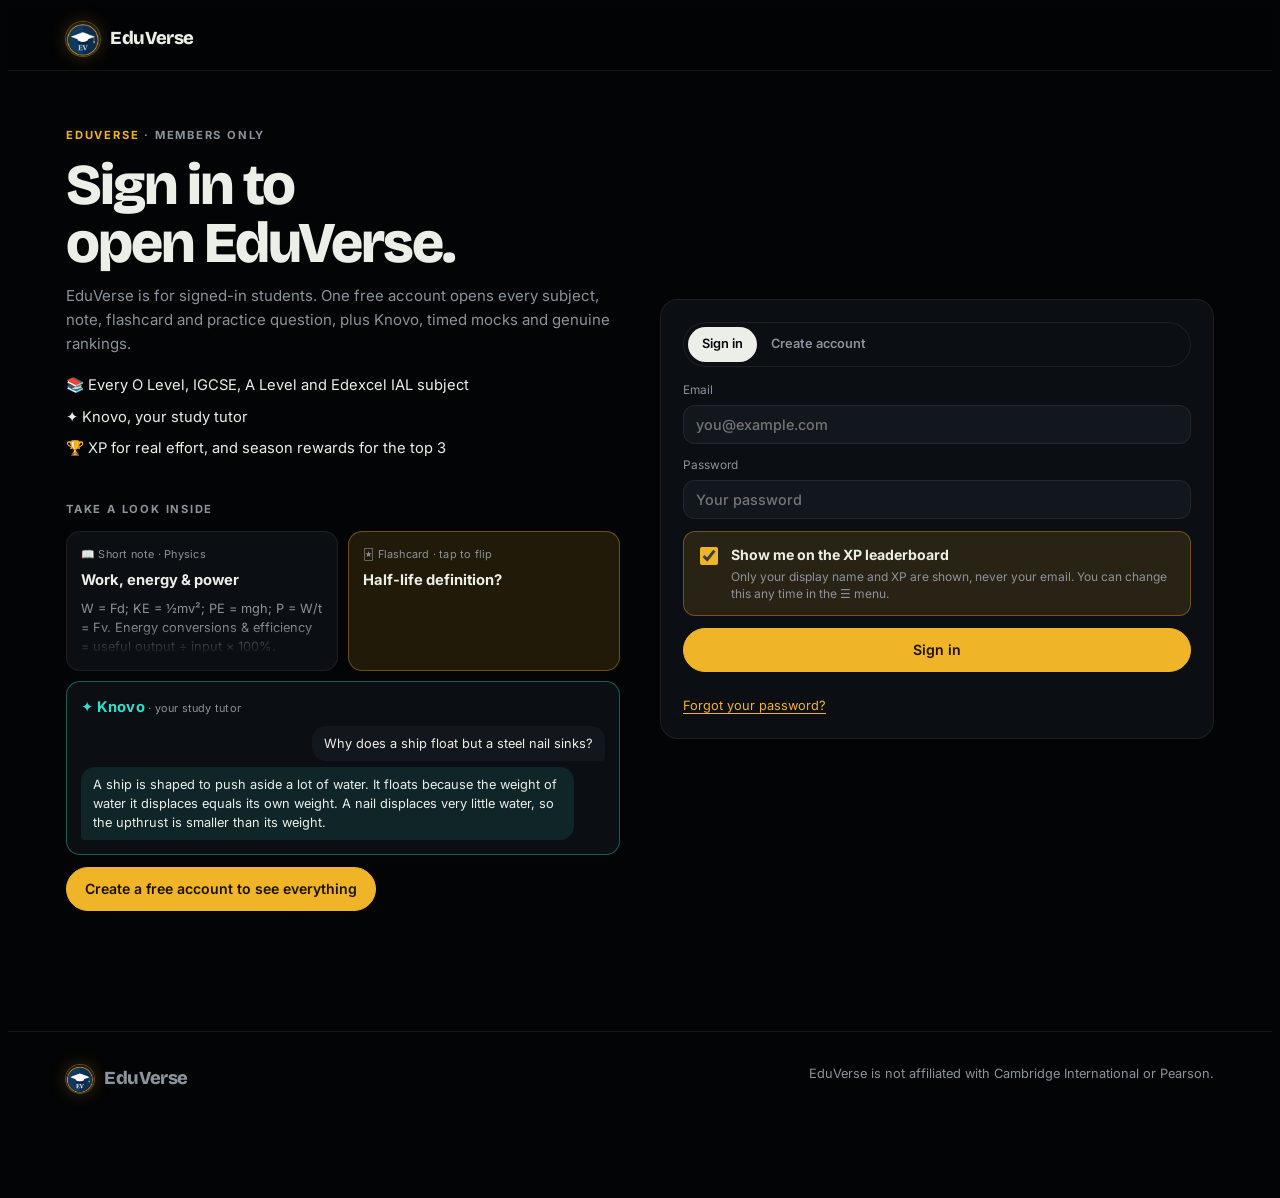
==== index.html @ 5a621c81 "Email links work; paid papers move to private storage - Confirm-email and reset-password links now s" ====
<!doctype html>
<html lang="en">
<head>
<meta charset="utf-8">
<meta name="viewport" content="width=device-width,initial-scale=1,viewport-fit=cover">
<meta name="description" content="EduVerse: revision for Cambridge O Level, IGCSE, A Level and Pearson Edexcel IAL, with Knovo, your study tutor.">
<meta name="theme-color" content="#000000">
<meta name="color-scheme" content="dark">
<link rel="icon" href="icons/favicon-32.png" sizes="32x32">
<link rel="apple-touch-icon" href="icons/icon-192.png">
<link rel="manifest" href="manifest.webmanifest">
<meta property="og:title" content="EduVerse — your whole syllabus, in orbit">
<meta property="og:description" content="Revision for Cambridge O Level, IGCSE, A Level and Pearson Edexcel IAL, with Knovo, your study tutor.">
<meta property="og:image" content="https://junaidbintahir1-lgtm.github.io/Edu-Verse/assets/eduverse-social.png">
<meta property="og:type" content="website">
<title>EduVerse</title>
<link rel="preconnect" href="https://fonts.googleapis.com">
<link rel="stylesheet" href="https://fonts.googleapis.com/css2?family=Bricolage+Grotesque:opsz,wght@12..96,400;12..96,600;12..96,800&family=STIX+Two+Text:ital,wght@0,500;1,500&family=Inter:wght@400;500;600;700&family=JetBrains+Mono:wght@500;700&family=Caveat:wght@500;700&family=Patrick+Hand&display=swap">
<link rel="stylesheet" href="lesson.css">
<style>
/* Layout: app shell (sticky bar + hash-routed views) on true black. One 3D moment per view.
   Palette from the two logos only: EduVerse gold + navy, Knovo teal. Gold = EduVerse actions, teal = Knovo. */
:root{
  --void:#030405; --deck:#0b0e12; --deck2:#12171d; --deck3:#191f27;
  --rim:rgba(255,255,255,.07); --rim2:rgba(255,255,255,.14);
  --ivory:#eceee8; --dim:#8b939c; --faint:#5d656e;
  --gold:#f0b429; --goldsoft:rgba(240,180,41,.13); --goldline:rgba(240,180,41,.35);
  --navy:#123e86;
  --teal:#2fe0cd; --tealdeep:#0f8f98; --tealsoft:rgba(47,224,205,.11); --tealline:rgba(47,224,205,.38);
  --ok:#5ee39a; --oksoft:rgba(94,227,154,.12); --warn:#f5a524; --bad:#ff6b6b; --badsoft:rgba(255,107,107,.12);
  --display:"Bricolage Grotesque","Segoe UI",system-ui,sans-serif;
  --body:Inter,"Segoe UI",system-ui,sans-serif;
  --mono:"JetBrains Mono",ui-monospace,Menlo,monospace;
  --r:18px;
  color-scheme:dark;
}
*{box-sizing:border-box}
html{scroll-behavior:smooth}
[hidden]{display:none!important}
html{font-size:calc(16px * var(--fs,1))}
body{background:var(--void);color:var(--ivory);font-family:var(--body);font-size:calc(15px * var(--fs,1));line-height:1.6;-webkit-font-smoothing:antialiased;min-height:100vh}
h1,h2,h3,h4{font-family:var(--display);margin:0;text-wrap:balance;letter-spacing:-.02em}
p{margin:0}
button{font:inherit;color:inherit;cursor:pointer}
button:disabled{opacity:.45;cursor:not-allowed}
a{color:inherit}
input,select,textarea{font:inherit;color:var(--ivory)}
:focus-visible{outline:2px solid var(--gold);outline-offset:3px;border-radius:8px}
.code{font-family:var(--mono);font-weight:500;font-size:.8em;letter-spacing:.02em}
.in{max-width:1180px;margin:0 auto;padding-left:max(16px,env(safe-area-inset-left,0px));padding-right:max(16px,env(safe-area-inset-right,0px))}
.eyebrow{font-size:.7rem;font-weight:700;letter-spacing:.16em;text-transform:uppercase;color:var(--dim)}
.eyebrow b{color:var(--gold);font-weight:700}
.eyebrow b.k{color:var(--teal)}
.muted{color:var(--dim)}
.small{font-size:.8rem}
.row{display:flex;gap:10px;flex-wrap:wrap;align-items:center}
.grow{flex:1;min-width:0}
.stack{display:grid;grid-template-columns:minmax(0,1fr);gap:12px}
.sect{padding-block:64px 8px;scroll-margin-top:40px}
.sect>h2,.h2{font-size:clamp(1.7rem,3.4vw,2.6rem);font-weight:800;line-height:1.05;margin-top:10px}
.sub{color:var(--dim);max-width:64ch;margin-top:10px}
.page{padding-block:36px 40px}
.pageHead{display:grid;gap:10px;padding-bottom:22px}
.pageHead h1{font-size:clamp(2.1rem,5vw,3.6rem);font-weight:800;line-height:1;letter-spacing:-.035em}
.crumb{display:inline-flex;gap:6px;align-items:center;font-size:.8rem;color:var(--dim);text-decoration:none;width:max-content}
.crumb:hover{color:var(--ivory)}

/* buttons, pills */
.btn{display:inline-flex;align-items:center;justify-content:center;gap:8px;min-height:44px;padding:0 18px;border-radius:999px;border:1px solid var(--rim);background:var(--deck2);font-weight:600;font-size:.88rem;text-decoration:none;transition:transform .2s,background .2s,border-color .2s;white-space:nowrap}
.btn:hover:not(:disabled){transform:translateY(-1px);border-color:var(--rim2)}
.btn.sm{min-height:34px;padding:0 13px;font-size:.78rem}
.btn.gold{background:var(--gold);color:#1b1300;border-color:var(--gold)}
.btn.gold:hover:not(:disabled){background:#ffc53d}
.btn.teal{background:var(--tealsoft);border-color:var(--tealline);color:var(--teal)}
.btn.tealfill{background:var(--teal);border-color:var(--teal);color:#032220}
.btn.ghost{background:transparent}
.btn.ok{background:var(--oksoft);border-color:rgba(94,227,154,.4);color:var(--ok)}
.btn.bad{background:var(--badsoft);border-color:rgba(255,107,107,.4);color:var(--bad)}
.pill{display:inline-flex;align-items:center;gap:6px;font-size:.68rem;font-weight:700;padding:4px 10px;border-radius:999px;border:1px solid var(--rim);color:var(--dim);white-space:nowrap}
.pill.gold{color:var(--gold);border-color:var(--goldline);background:var(--goldsoft)}
.pill.teal{color:var(--teal);border-color:var(--tealline);background:var(--tealsoft)}
.pill.ok{color:var(--ok);border-color:rgba(94,227,154,.35);background:var(--oksoft)}
.pill.bad{color:var(--bad);border-color:rgba(255,107,107,.35);background:var(--badsoft)}
.tag{font-size:.6rem;font-weight:700;letter-spacing:.1em;text-transform:uppercase;color:var(--dim);border:1px dashed rgba(255,255,255,.2);border-radius:6px;padding:2px 6px;white-space:nowrap}
.card{border-radius:var(--r);background:var(--deck);border:1px solid var(--rim);padding:22px;min-width:0}
.card h3{font-size:1.12rem;font-weight:700}
.grid{display:grid;gap:14px}
.g2{grid-template-columns:repeat(2,minmax(0,1fr))}
.g3{grid-template-columns:repeat(3,minmax(0,1fr))}
.g4{grid-template-columns:repeat(4,minmax(0,1fr))}
@media(max-width:900px){.g3,.g4{grid-template-columns:repeat(2,minmax(0,1fr))}}
@media(max-width:600px){.g2,.g3,.g4{grid-template-columns:minmax(0,1fr)}}
.empty{text-align:center;padding:48px 24px;border:1px dashed var(--rim2);border-radius:var(--r);display:grid;gap:10px;justify-items:center;color:var(--dim)}
.empty b{color:var(--ivory);font-family:var(--display);font-size:1.2rem}
.field{display:grid;gap:5px;font-size:.74rem;color:var(--dim)}
.field input,.field select,.field textarea,.inp{background:var(--deck2);border:1px solid var(--rim);border-radius:12px;color:var(--ivory);padding:10px 12px;font:500 .9rem var(--body);outline:none;width:100%}
.field textarea,.inp.ta{min-height:110px;resize:vertical;line-height:1.5}
.field input:focus,.field select:focus,.field textarea:focus,.inp:focus{border-color:var(--goldline)}
.tbl{width:100%;border-collapse:collapse;font-size:.86rem}
.tbl th{text-align:left;font-size:.66rem;letter-spacing:.1em;text-transform:uppercase;color:var(--dim);font-weight:700;padding:10px 12px;border-bottom:1px solid var(--rim)}
.tbl td{padding:12px;border-bottom:1px solid var(--rim);vertical-align:top}
.tbl td:first-child{font-weight:700}
.scrollx{overflow-x:auto}
.bar{height:8px;border-radius:99px;background:var(--deck3);overflow:hidden}
.bar i{display:block;height:100%;border-radius:99px;background:linear-gradient(90deg,var(--gold),#ffd36b);transition:width .5s}
.bar.t i{background:linear-gradient(90deg,var(--tealdeep),var(--teal))}
.rich{line-height:1.75;font-size:.94rem}
.rich ul,.rich ol{padding-left:20px;margin:6px 0}
.rich li{margin:4px 0}
.rich b,.rich strong{color:#fff}
.rich p{margin:6px 0}
.rich table{border-collapse:collapse;width:100%;font-size:.85rem;margin:8px 0}
.rich td,.rich th{border:1px solid var(--rim2);padding:6px 8px}
.rich code{font-family:var(--mono);font-size:.85em;background:rgba(255,255,255,.06);padding:1px 5px;border-radius:4px}

/* ---------- Top bar ---------- */
body::before{content:"";position:fixed;inset:0 0 auto;height:env(safe-area-inset-top,0px);z-index:60;background:var(--void)}
.topbar{position:sticky;top:env(safe-area-inset-top,0px);z-index:50;background:rgba(3,4,5,.78);backdrop-filter:blur(14px);-webkit-backdrop-filter:blur(14px);border-bottom:1px solid var(--rim)}
.topbar .in{display:flex;align-items:center;gap:14px;height:62px}
.brand{display:flex;align-items:center;gap:10px;text-decoration:none;flex:0 0 auto}
.brand img{width:34px;height:34px;border-radius:50%;box-shadow:0 0 0 1px var(--goldline),0 0 18px rgba(240,180,41,.25)}
.brand span{font-family:var(--display);font-weight:800;font-size:1.15rem;letter-spacing:-.02em}
.nav{display:flex;gap:2px;flex:1;min-width:0;overflow-x:auto;scrollbar-width:none}
.nav::-webkit-scrollbar{display:none}
.nav a{padding:7px 11px;border-radius:999px;text-decoration:none;color:var(--dim);font-weight:500;font-size:.84rem;white-space:nowrap}
.nav a:hover{color:var(--ivory)}
.nav a.on{color:var(--ivory);background:var(--deck2)}
.nav a.k.on{color:var(--teal);background:var(--tealsoft)}
.tbR{display:flex;align-items:center;gap:8px;flex:0 0 auto}
.xpChip{display:flex;align-items:center;gap:6px;font-size:.74rem;font-weight:700;color:var(--gold);padding:6px 10px;border-radius:999px;border:1px solid var(--goldline);background:var(--goldsoft);text-decoration:none;white-space:nowrap}
.proBtn{border:1px solid var(--tealline);background:var(--tealsoft);color:var(--teal);border-radius:999px;padding:7px 12px;font-size:.76rem;font-weight:700;white-space:nowrap}
.avatar{width:34px;height:34px;border-radius:50%;display:grid;place-items:center;background:var(--gold);color:#1b1300;font-weight:800;text-decoration:none;font-size:.85rem}
.subjPick{max-width:200px;background:var(--deck2);border:1px solid var(--rim);border-radius:999px;padding:7px 12px;font-size:.8rem;color:var(--ivory)}
@media(max-width:1480px){.subjPick{display:none}}
@media(max-width:1280px){.proBtn{display:none}}
@media(max-width:820px){
  .topbar .in{flex-wrap:wrap;height:auto;padding-block:10px;gap:10px}
  .nav{order:3;flex-basis:100%}
  .brand{margin-right:auto}
  .proBtn{display:none}
}

/* ---------- ☰ menu + bell ---------- */
.menuBtn{flex:0 0 auto;width:40px;height:40px;border-radius:12px;border:1px solid var(--rim);background:var(--deck2);display:grid;place-content:center;gap:4px;padding:0}
.menuBtn span{display:block;width:17px;height:2px;border-radius:2px;background:var(--ivory)}
.menuBtn:hover{border-color:var(--goldline)}
.bellBtn{position:relative;flex:0 0 auto;width:38px;height:38px;border-radius:50%;border:1px solid var(--rim);background:var(--deck2);display:grid;place-items:center;color:var(--ivory)}
.bellBtn:hover,.bellBtn[aria-expanded="true"]{border-color:var(--goldline);color:var(--gold)}
.bellBadge{position:absolute;top:-4px;right:-4px;min-width:18px;height:18px;padding:0 5px;border-radius:999px;background:#ff4d6d;color:#fff;font-size:.62rem;font-weight:800;display:grid;place-items:center;box-shadow:0 0 0 2px var(--void)}
.drawerScrim{position:fixed;inset:0;z-index:84;background:rgba(0,0,0,.55);opacity:0;pointer-events:none;transition:opacity .3s}
.drawerScrim.on{opacity:1;pointer-events:auto}
.drawer{position:fixed;top:0;left:0;bottom:0;z-index:85;width:min(360px,92vw);overflow-y:auto;background:linear-gradient(170deg,#0d1118,#050608);border-right:1px solid var(--rim2);box-shadow:30px 0 60px rgba(0,0,0,.6);transform:translateX(-105%);visibility:hidden;transition:transform .4s cubic-bezier(.2,.8,.2,1),visibility .4s;padding:calc(10px + env(safe-area-inset-top,0px)) 16px calc(24px + env(safe-area-inset-bottom,0px)) max(16px,env(safe-area-inset-left,0px));display:grid;gap:12px;align-content:start}
.drawer.open{transform:none;visibility:visible}
/* nothing in the menu may be wider than the menu: long emails, big text sizes and long labels wrap instead */
.drawer{grid-template-columns:minmax(0,1fr);overflow-x:hidden;box-sizing:border-box}
.drawer *{box-sizing:border-box;min-width:0}
.drawer .dSec,.drawer .dProf .grow,.drawer .dItem a{overflow-wrap:anywhere}
.drawer .dProf small{display:block;overflow-wrap:anywhere}
.drawer .btn{white-space:normal;max-width:100%;text-align:center}
.drawer .dRow{flex-wrap:wrap}
.drawer .dQuals{display:flex;flex-wrap:wrap;gap:6px}
.dHead{display:flex;justify-content:flex-end}
.dClose{width:36px;height:36px;border-radius:10px;border:1px solid var(--rim);background:transparent}
.dSec{display:grid;gap:10px;padding:14px;border-radius:16px;border:1px solid var(--rim);background:rgba(255,255,255,.02)}
.dSec h4{font-family:var(--body);font-size:.66rem;letter-spacing:.14em;text-transform:uppercase;color:var(--dim)}
.dSec .btn{width:100%}
.dProf{display:flex;gap:12px;align-items:center}
.dProf b{display:block}
.dProf small{display:block;font-size:.74rem;color:var(--dim)}
.dAv{width:46px;height:46px;font-size:1.1rem;flex:0 0 auto}
.dList{display:grid;gap:6px}
.dItem{display:flex;align-items:center;gap:6px;border-radius:10px;background:var(--deck2);border:1px solid var(--rim)}
.dItem a{flex:1;min-width:0;display:flex;gap:9px;align-items:center;padding:9px 10px;text-decoration:none;font-size:.86rem}
.dItem button{border:0;background:transparent;color:var(--dim);padding:8px 10px}
.dItem button:hover{color:var(--bad)}
.dGrid{display:grid;grid-template-columns:minmax(0,1fr) minmax(0,1fr);gap:6px}
.dGrid a{display:flex;gap:8px;align-items:center;padding:9px 10px;border-radius:10px;background:var(--deck2);border:1px solid var(--rim);text-decoration:none;font-size:.8rem;font-weight:600}
.dGrid a:hover,.dItem a:hover{color:var(--gold)}
.dQuals{display:flex;flex-wrap:wrap;gap:6px}
.dQuals a{text-decoration:none}
.dRow{display:flex;justify-content:space-between;align-items:center;gap:10px;font-size:.84rem}
.dRow .btn{width:auto}
.dEmpty{font-size:.78rem;color:var(--dim)}
.dFoot{text-align:center;font-size:.64rem;letter-spacing:.12em;color:var(--faint)}
.bellDrop{position:fixed;z-index:86;top:calc(68px + env(safe-area-inset-top,0px));right:max(16px,calc((100vw - 1180px)/2 + 16px));width:min(380px,calc(100vw - 32px));max-height:min(70vh,560px);overflow:auto;border-radius:18px;border:1px solid var(--rim2);background:#0b0e13;box-shadow:0 30px 60px rgba(0,0,0,.6);padding:12px;display:grid;gap:8px}
.bdHead{display:flex;align-items:center;gap:6px;padding:2px 4px 6px}
.bdHead b{flex:1;font-size:.88rem}
.bItem{display:flex;gap:10px;align-items:flex-start;padding:11px 12px;border-radius:12px;background:var(--deck2);border:1px solid var(--rim);font-size:.82rem;line-height:1.45}
.bItem.new{border-color:var(--goldline)}
.bItem.pin{background:var(--goldsoft);border-color:var(--goldline)}
.bItem .bi{font-size:1.05rem;line-height:1.2}
.bItem small{display:block;color:var(--dim);font-size:.7rem;margin-top:3px}
.bItem a,.bItem .lnk{display:inline-block;margin-top:5px;font-size:.74rem;font-weight:700;color:var(--gold);text-decoration:none;border:0;background:none;padding:0}
.bItem .btn{flex:0 0 auto}
@media(max-width:820px){.bellDrop{top:calc(110px + env(safe-area-inset-top,0px))}}
@media(max-width:480px){.xpChip{display:none}.brand span{font-size:1.05rem}.topbar .in{gap:8px}}

/* ---------- Views ---------- */
#view{min-height:70vh}
#view.enter{animation:fade .4s ease}
@keyframes fade{from{opacity:.35;transform:translateY(6px)}to{opacity:1;transform:none}}
.loading{display:grid;place-items:center;gap:14px;min-height:60vh;color:var(--dim)}
.spinner{width:42px;height:42px;border-radius:50%;border:3px solid var(--deck3);border-top-color:var(--gold);animation:spin 1s linear infinite}
@keyframes spin{to{transform:rotate(360deg)}}

/* ---------- HOME hero ---------- */
.hero2{position:relative;isolation:isolate;overflow:hidden;border-bottom:1px solid var(--rim);
  background:radial-gradient(1000px 640px at 76% 50%,rgba(18,62,134,.55),transparent 64%),radial-gradient(640px 460px at 100% 104%,rgba(47,224,205,.09),transparent 70%),radial-gradient(560px 380px at 0% 0%,rgba(240,180,41,.06),transparent 70%),var(--void)}
.hero2::before{content:"";position:absolute;inset:0;z-index:-1;background-image:linear-gradient(rgba(255,255,255,.03) 1px,transparent 1px),linear-gradient(90deg,rgba(255,255,255,.03) 1px,transparent 1px);background-size:72px 72px;-webkit-mask-image:radial-gradient(60% 75% at 72% 50%,#000,transparent);mask-image:radial-gradient(60% 75% at 72% 50%,#000,transparent)}
.h2grid{display:grid;grid-template-columns:minmax(0,500px);align-items:stretch;min-height:clamp(660px,calc(100vh - 62px),820px)}
.h2copy{position:relative;z-index:3;display:flex;flex-direction:column;justify-content:center;gap:24px;min-width:0;padding-block:40px 30px;padding-right:12px}
.h2top{display:flex;align-items:center;gap:14px;flex-wrap:wrap}
.h2live{display:inline-flex;align-items:center;gap:8px;padding:6px 12px;border-radius:999px;border:1px solid var(--rim2);background:rgba(255,255,255,.03);font-size:.66rem;font-weight:700;letter-spacing:.14em;text-transform:uppercase;color:var(--dim)}
.h2live i{width:7px;height:7px;border-radius:50%;background:var(--teal);box-shadow:0 0 0 0 rgba(47,224,205,.6);animation:pulse 2.4s ease-out infinite}
@keyframes pulse{70%{box-shadow:0 0 0 9px rgba(47,224,205,0)}100%{box-shadow:0 0 0 0 rgba(47,224,205,0)}}
.greet{font-size:.88rem;color:var(--gold);font-weight:600}

/* slideshow */
.slides{display:grid;min-width:0}
.slide{grid-area:1/1;display:grid;gap:18px;align-content:start;min-width:0;visibility:hidden}
.slide.on,.slide.out{visibility:visible}
.sk{display:flex;align-items:center;gap:12px;font:700 .72rem var(--mono);letter-spacing:.16em;text-transform:uppercase;color:var(--acc)}
.sk b{display:inline-block;padding:3px 8px;border-radius:6px;background:color-mix(in srgb,var(--acc) 16%,transparent);border:1px solid color-mix(in srgb,var(--acc) 40%,transparent);font-weight:700}
.sh{margin:0;font:800 clamp(2.5rem,4.6vw,4.5rem)/.98 var(--display);letter-spacing:-.042em;color:var(--ivory)}
.w{display:inline-block;overflow:hidden;vertical-align:top;padding:0 .02em .14em;margin-bottom:-.14em}
.w>span{display:inline-block;transform:translateY(112%);will-change:transform}
.w.em>span{background:linear-gradient(100deg,var(--acc),var(--acc2));-webkit-background-clip:text;background-clip:text;color:transparent}
.slide.on .w>span{transform:none;transition:transform .9s cubic-bezier(.16,.84,.24,1) calc(var(--i)*70ms + .12s)}
.slide.out .w>span{transform:translateY(-112%);transition:transform .5s cubic-bezier(.5,0,.8,.4) calc(var(--i)*25ms)}
.sk,.sp,.sc{opacity:0;transform:translateY(14px)}
.slide.on .sk{opacity:1;transform:none;transition:opacity .6s .05s,transform .6s .05s}
.slide.on .sp{opacity:1;transform:none;transition:opacity .7s .5s,transform .7s .5s}
.slide.on .sc{opacity:1;transform:none;transition:opacity .7s .66s,transform .7s .66s}
.slide.out .sk,.slide.out .sp,.slide.out .sc{opacity:0;transform:translateY(-10px);transition:opacity .3s,transform .3s}
.sp{margin:0;color:var(--dim);font-size:1.06rem;line-height:1.65;max-width:50ch}
.sc{display:flex;gap:10px;flex-wrap:wrap}
.btn.tealfill{background:var(--teal);border-color:var(--teal);color:#032220}
.h2ask{display:grid;gap:12px}
.sctl{display:flex;align-items:center;gap:18px;padding-top:6px}
.segs{flex:1;display:grid;grid-template-columns:repeat(4,minmax(0,1fr));gap:10px;min-width:0}
.hseg{position:relative;display:grid;gap:1px;text-align:left;border:0;background:none;padding:12px 0 2px;color:var(--faint);transition:color .3s;min-width:0}
.hseg::before{content:"";position:absolute;top:0;left:0;right:0;height:2px;border-radius:2px;background:var(--rim2)}
.hseg .fill{position:absolute;top:0;left:0;width:100%;height:2px;border-radius:2px;background:var(--acc);transform-origin:left;transform:scaleX(0)}
.hseg .n{font:600 .64rem var(--mono);letter-spacing:.1em}
.hseg .l{font-weight:600;font-size:.82rem;white-space:nowrap;overflow:hidden;text-overflow:ellipsis}
.hseg:hover{color:var(--ivory)}
.hseg.on{color:var(--ivory)}
.hseg.on .fill{animation:fillbar var(--dur,8.5s) linear forwards}
.hseg.done .fill{transform:scaleX(1);opacity:.45}
.hero2.paused .hseg.on .fill{animation-play-state:paused}
@keyframes fillbar{to{transform:scaleX(1)}}
.arrows{display:flex;gap:6px;flex:0 0 auto}
.arrows button{width:38px;height:38px;border-radius:50%;border:1px solid var(--rim2);background:rgba(255,255,255,.03);display:grid;place-items:center;font-size:1.25rem;line-height:1;color:var(--ivory);transition:border-color .2s,background .2s}
.arrows button:hover{border-color:var(--goldline);background:var(--goldsoft)}
.pp{width:12px;height:12px;display:block;background:linear-gradient(90deg,currentColor 0 36%,transparent 36% 64%,currentColor 64%);border-radius:1px}
.is-paused .pp{width:0;height:0;background:none;border-style:solid;border-width:6px 0 6px 10px;border-color:transparent transparent transparent currentColor;border-radius:0}

/* ask bar */
.ask{display:flex;align-items:center;gap:10px;padding:7px 7px 7px 8px;border-radius:999px;background:rgba(11,14,18,.88);border:1px solid var(--tealline);box-shadow:0 0 0 6px rgba(47,224,205,.05),0 20px 50px rgba(0,0,0,.6);max-width:540px}

/* stage: Earth + floating cards */
.stage{position:absolute;top:0;bottom:0;right:0;left:max(calc(max(16px,(100% - 1180px)/2) + 500px),47%);min-width:0;touch-action:pan-y;cursor:grab;-webkit-user-select:none;user-select:none;--mx:0;--my:0}
.stage.drag{cursor:grabbing}
.stage canvas{position:absolute;inset:0;width:100%;height:100%;display:block;opacity:0;transition:opacity 1.4s ease;-webkit-mask-image:linear-gradient(90deg,transparent,#000 16%);mask-image:linear-gradient(90deg,transparent,#000 16%)}
.stage.ready canvas{opacity:1}
.earthCss{z-index:0;position:absolute;left:calc(var(--ex,300)*1px - var(--ed,380)*.5px);top:calc(var(--ey,300)*1px - var(--ed,380)*.5px);width:calc(var(--ed,380)*1px);height:calc(var(--ed,380)*1px);border-radius:50%;overflow:hidden;background:#06122a;box-shadow:0 0 70px rgba(60,140,255,.45),0 0 140px rgba(18,62,134,.5);transition:opacity 1.2s ease}
.earthCss i{position:absolute;inset:0;width:200%;background:url(tex/earth_day.jpg) 0 0/50% 100% repeat-x;animation:earthSpin 120s linear infinite}
.earthCss::after{content:"";position:absolute;inset:0;border-radius:50%;background:radial-gradient(circle at 72% 38%,rgba(255,255,255,.14),transparent 38%),radial-gradient(circle at 74% 42%,transparent 40%,rgba(2,6,18,.55) 74%,rgba(0,0,8,.92) 100%);box-shadow:inset 0 0 40px rgba(90,160,255,.35)}
@keyframes earthSpin{to{transform:translateX(-50%)}}
.stage.ready .earthCss{opacity:0;visibility:hidden;transition:opacity 1.2s ease,visibility 0s 1.2s}
.kchip{position:absolute;left:0;top:0;z-index:2;width:36px;height:36px;border-radius:50%;display:grid;place-items:center;background:rgba(5,14,16,.9);border:1px solid var(--tealline);box-shadow:0 0 18px rgba(47,224,205,.55);opacity:0;transition:opacity .35s;will-change:transform}
.kchip img{width:24px;height:24px}
.stage.nogl .kchip,.stage.nogl .dragHint{display:none}
.hud{position:absolute;left:10px;bottom:16px;z-index:4;display:flex;align-items:center;gap:8px;padding:7px 12px;border-radius:999px;background:rgba(5,8,12,.7);border:1px solid var(--rim);backdrop-filter:blur(6px);-webkit-backdrop-filter:blur(6px);font-size:.7rem;font-weight:600;color:var(--dim);white-space:nowrap}
.hudPin{width:8px;height:8px;border-radius:50%;background:var(--gold);box-shadow:0 0 8px var(--gold)}
.dragHint{font-style:normal;margin-left:4px;padding-left:10px;border-left:1px solid var(--rim2);color:var(--faint)}
.dragHint.gone{display:none}
.cards{position:absolute;inset:0;z-index:3;pointer-events:none}
.cd{position:absolute;transform-origin:0 0;transform:translate3d(calc(var(--mx,0)*var(--d,0)*1px),calc(var(--my,0)*var(--d,0)*1px),0) scale(var(--cs,1));transition:transform .45s ease-out,opacity .6s ease,visibility .6s}
.cd.hide{opacity:0;visibility:hidden}
.cdi{position:relative;height:100%;display:flex;flex-direction:column;gap:6px;padding:12px 15px 11px;border-radius:16px;background:linear-gradient(160deg,rgba(20,28,42,.82),rgba(8,11,17,.78));border:1px solid rgba(255,255,255,.1);box-shadow:0 20px 44px rgba(0,0,0,.5),inset 0 1px 0 rgba(255,255,255,.07);backdrop-filter:blur(12px);-webkit-backdrop-filter:blur(12px);animation:bob var(--bd,8s) ease-in-out var(--bl,0s) infinite alternate;transition:opacity .3s,filter .3s;overflow:hidden}
.cdi::before{content:"";position:absolute;left:15px;top:0;width:36px;height:2px;border-radius:2px;background:var(--ca,var(--gold));box-shadow:0 0 12px var(--ca,var(--gold))}
.cdi.swap{opacity:0;filter:blur(5px)}
@keyframes bob{from{transform:translateY(-5px)}to{transform:translateY(5px)}}
.cl{display:flex;align-items:center;gap:7px;font:700 .58rem var(--body);letter-spacing:.15em;text-transform:uppercase;color:var(--ca,var(--gold));white-space:nowrap}
.cl i{width:6px;height:6px;border-radius:50%;background:var(--ca,var(--gold));flex:0 0 auto}
.cap{font:500 .68rem var(--body);color:var(--dim);white-space:nowrap;overflow:hidden;text-overflow:ellipsis}
.cb{flex:1;min-height:0;min-width:0;overflow:hidden;display:flex;align-items:center;color:var(--ivory)}
.fm{font-family:'STIX Two Text',Georgia,'Times New Roman',serif;font-weight:500;color:#fff;line-height:1.15;white-space:nowrap}
.fm i{font-style:italic}
.fm sup,.fm sub,.ch sup,.ch sub{font-size:.62em;line-height:0}
.ch{font-family:var(--body);font-weight:600;color:#fff;line-height:1.3;letter-spacing:.01em;white-space:nowrap}
.qt{font:italic 500 1em/1.42 'STIX Two Text',Georgia,serif;color:var(--ivory);position:relative}
.qm{color:var(--ca);font-size:1.5em;line-height:0;vertical-align:-.28em;margin-right:2px}
.cd[data-t="quote"] .cap{color:var(--ivory);opacity:.8}
.fa{font-weight:500;line-height:1.42;color:var(--ivory)}
.fa b{color:#fff;font-weight:700}
.el{display:flex;align-items:center;gap:12px}
.et{position:relative;width:54px;height:54px;border-radius:10px;display:grid;place-items:center;background:linear-gradient(160deg,rgba(240,180,41,.22),rgba(240,180,41,.06));border:1px solid var(--goldline);flex:0 0 auto}
.et small{position:absolute;left:6px;top:3px;font:600 .58rem var(--mono);color:var(--gold)}
.et b{font:800 1.5rem var(--display);color:#fff}
.ei{display:grid;gap:1px}
.ei b{font-size:.95em}
.ei span{font-size:.7em;color:var(--dim)}
.wd{display:grid;gap:3px}
.wd b{font:800 1.25em var(--display);color:#fff;letter-spacing:-.02em}
.wd span{font-size:.74em;line-height:1.35;color:var(--dim)}
.st{display:grid;gap:0}
.st b{font:800 2.4em/1 var(--display);color:#fff;font-variant-numeric:tabular-nums;letter-spacing:-.03em}
.st span{font-size:.76em;color:var(--dim)}
.kc{display:grid;gap:6px;width:100%}
.bu{font-size:.72em;line-height:1.4;padding:6px 9px;border-radius:11px;max-width:94%}
.bu.u{justify-self:end;background:var(--goldsoft);border:1px solid rgba(240,180,41,.25);color:var(--ivory)}
.bu.a{background:rgba(47,224,205,.1);border:1px solid rgba(47,224,205,.25);color:#d7f7f3;display:grid;grid-template-columns:16px minmax(0,1fr);gap:7px;align-items:start;animation:bubIn .7s .9s both}
.bu .bt sup{font-size:.7em;line-height:0}
.bu.a img{width:16px;height:16px;flex:0 0 auto;margin-top:1px}
@keyframes bubIn{from{opacity:0;transform:translateY(6px)}to{opacity:1;transform:none}}
.mk{display:grid;gap:2px}
.mkClock{font:700 2.1em/1 var(--mono);color:var(--gold);letter-spacing:-.02em;font-variant-numeric:tabular-nums}
.mk span{font-size:.72em;color:var(--dim)}
.sk2{display:flex;gap:22px}
.sk2 b{display:block;font:800 1.9em/1 var(--display);color:#fff}
.sk2 span{font-size:.7em;color:var(--dim)}
.cd[data-t="knovo"]{--ca:var(--teal)}

/* ticker + stats */
.ticker{position:relative;overflow:hidden;border-bottom:1px solid var(--rim);background:linear-gradient(180deg,rgba(255,255,255,.025),rgba(255,255,255,.01));-webkit-mask-image:linear-gradient(90deg,transparent,#000 7%,#000 93%,transparent);mask-image:linear-gradient(90deg,transparent,#000 7%,#000 93%,transparent)}
.tkTrack{display:flex;width:max-content;animation:tk var(--tkd,120s) linear infinite}
.tk{display:inline-flex;align-items:center;gap:10px;padding:15px 0 15px 34px;white-space:nowrap;font-size:.92rem;color:var(--dim)}
.tk::after{content:"✦";margin-left:34px;color:var(--gold);opacity:.55;font-size:.7rem}
.tk.f .fm{font-size:1.2rem;color:var(--ivory)}
.tk.c{font-weight:600;color:#bff5ee}
.tk.k em{font-style:normal;font:700 .6rem var(--body);letter-spacing:.14em;text-transform:uppercase;color:var(--gold);padding:3px 7px;border-radius:6px;border:1px solid var(--goldline)}
.tk.k b{color:var(--ivory)}
.tk.s .code{color:var(--gold)}
.tk sup,.tk sub{font-size:.65em;line-height:0}
@keyframes tk{to{transform:translateX(-50%)}}
.statsBand{border-bottom:1px solid var(--rim)}
.sbGrid{display:grid;grid-template-columns:repeat(4,minmax(0,1fr))}
.sbi{padding:30px 24px;border-left:1px solid var(--rim);display:grid;gap:2px}
.sbi:first-child{border-left:0;padding-left:0}
.sbi b{font:800 clamp(2rem,3.4vw,3rem)/1 var(--display);letter-spacing:-.04em;color:var(--ivory);font-variant-numeric:tabular-nums}
.sbi span{font-weight:600;font-size:.9rem}
.sbi small{color:var(--dim);font-size:.76rem}

/* hero: responsive */
@media(max-width:1100px){.h2grid{grid-template-columns:minmax(0,.9fr) minmax(0,1.1fr)}.sh{font-size:clamp(2.2rem,4.8vw,3.4rem)}}
@media(max-width:900px){
  .h2grid{grid-template-columns:minmax(0,1fr);min-height:0}
  .stage{position:relative;left:auto;right:auto;top:auto;bottom:auto;order:-1;height:min(82vw,440px);margin-left:calc(-1*max(16px,env(safe-area-inset-left,0px)));margin-right:calc(-1*max(16px,env(safe-area-inset-right,0px)))}
  .h2copy{padding-block:6px 36px;padding-right:0}
  .sh{font-size:clamp(2.3rem,9vw,3.4rem)}
  .sbGrid{grid-template-columns:repeat(2,minmax(0,1fr))}
  .sbi:nth-child(3){border-left:0;padding-left:0}
  .sbi{border-top:1px solid var(--rim)}.sbi:nth-child(-n+2){border-top:0}
}
@media(max-width:900px){.stage canvas{-webkit-mask-image:none;mask-image:none}}
@media(min-width:901px) and (max-height:800px){.h2copy{gap:16px;padding-block:22px 18px}.sh{font-size:clamp(2.2rem,3.9vw,3.7rem)}.slide{gap:14px}.h2grid{min-height:clamp(600px,calc(100vh - 62px),820px)}}
@media(max-width:560px){.stage{height:min(100vw,440px)}.hud{font-size:.64rem;padding:6px 10px}.dragHint{display:none}.arrows button{width:34px;height:34px}.sctl{gap:10px}.hseg .l{font-size:.74rem}.sp{font-size:1rem}}
@media (prefers-reduced-motion:reduce){.tkTrack{animation:none;overflow-x:auto}.cdi{animation:none}.earthCss i{animation:none}.w>span{transform:none!important}.sk,.sp,.sc{opacity:1!important;transform:none!important}}

.ask img{width:34px;height:34px;flex:0 0 auto;filter:drop-shadow(0 0 10px rgba(47,224,205,.5))}
.ask input{flex:1;min-width:0;background:transparent;border:0;color:var(--ivory);font:500 .95rem var(--body);outline:none}
.ask input::placeholder{color:#6f7880}
.ask button{flex:0 0 auto;border:0;border-radius:999px;background:var(--teal);color:#032220;font-weight:700;padding:10px 16px;font-size:.85rem}
.ask:focus-within{border-color:var(--teal)}
.chips{display:flex;flex-wrap:wrap;gap:8px}
.chips button{border:1px solid var(--rim);background:transparent;border-radius:999px;padding:6px 12px;font-size:.78rem;color:var(--dim)}
.chips button:hover{color:var(--teal);border-color:var(--tealline)}

/* worlds */
.worlds{display:grid;grid-template-columns:repeat(3,minmax(0,1fr));gap:16px;margin-top:28px;perspective:1200px}
.world{position:relative;display:grid;align-content:space-between;gap:28px;min-height:240px;padding:24px;border-radius:var(--r);background:linear-gradient(160deg,var(--deck2),var(--deck));border:1px solid var(--rim);text-decoration:none;transform-style:preserve-3d;transition:transform .35s cubic-bezier(.2,.8,.2,1),border-color .3s;overflow:hidden}
.world::before{content:"";position:absolute;width:220px;height:220px;right:-70px;top:-70px;border-radius:50%;background:radial-gradient(circle at 35% 35%,var(--c1),var(--c2) 60%,transparent 72%);opacity:.75;transform:translateZ(30px);transition:transform .4s}
.world::after{content:"";position:absolute;width:300px;height:300px;right:-110px;top:-110px;border-radius:50%;border:1px solid var(--ring);transform:rotateX(70deg) translateZ(10px)}
.world:hover{border-color:var(--rim2)}
.world:hover::before{transform:translateZ(60px) scale(1.08)}
.world .top{display:flex;gap:8px;position:relative;transform:translateZ(40px);flex-wrap:wrap}
.world h3{font-size:1.6rem;font-weight:800;line-height:1.05;position:relative;transform:translateZ(50px)}
.world p{color:var(--dim);font-size:.85rem;margin-top:8px;position:relative;transform:translateZ(30px)}
.world .go{font-size:.82rem;font-weight:700;color:var(--gold);position:relative;transform:translateZ(40px)}
.world.soon{opacity:.62}
.world.soon .go{color:var(--dim)}
@media(max-width:900px){.worlds{grid-template-columns:repeat(2,minmax(0,1fr))}}
@media(max-width:560px){.worlds{grid-template-columns:minmax(0,1fr)}.world{min-height:190px}}

/* today bento */
.bento{display:grid;grid-template-columns:1.4fr 1fr 1fr;gap:16px;margin-top:28px}
.cell{border-radius:var(--r);background:var(--deck);border:1px solid var(--rim);padding:22px;min-width:0;display:grid;gap:14px;align-content:start}
.cell h3{font-size:1.12rem;font-weight:700}
.hd{display:flex;align-items:center;justify-content:space-between;gap:10px;flex-wrap:wrap}
.quizCell{grid-row:span 2}
.qstack{position:relative;height:260px;perspective:1000px}
.qc{position:absolute;inset:0;z-index:1;transform-style:preserve-3d;transition:transform .7s cubic-bezier(.2,.8,.2,1),opacity .4s;cursor:pointer;outline:none}
.qc .fc,.qc .bc{position:absolute;inset:0;backface-visibility:hidden;-webkit-backface-visibility:hidden;border-radius:16px;padding:20px;display:flex;flex-direction:column;gap:10px;border:1px solid var(--rim);overflow:auto}
.qc .fc{background:linear-gradient(150deg,#16202c,#0d1218)}
.qc .bc{background:linear-gradient(150deg,#2a2208,#120e03);border-color:var(--goldline);transform:rotateY(180deg)}
.qc.flipped{transform:rotateY(180deg)}
.qc p{font-size:1rem;line-height:1.5}
.qc .bc p{font-size:.9rem}
.qc .foot{margin-top:auto;display:flex;justify-content:space-between;align-items:center;gap:10px;font-size:.74rem;color:var(--dim)}
.qc[data-pos="0"]{z-index:3}
.qc[data-pos="1"]{z-index:2;transform:translateY(12px) translateZ(-40px) scale(.96);opacity:.6;pointer-events:none}
.qc[data-pos="2"]{transform:translateY(24px) translateZ(-80px) scale(.92);opacity:.3;pointer-events:none}
.qc[data-pos="gone"]{transform:translateX(120%) rotateZ(12deg);opacity:0;pointer-events:none}
.qc:not([data-pos="0"]) .fc>*{visibility:hidden}
.qc:focus-visible .fc,.qc:focus-visible .bc{outline:2px solid var(--gold);outline-offset:3px}
.quizCtl{display:flex;gap:8px;flex-wrap:wrap}
.quizCtl button{flex:1;min-width:100px;min-height:42px;border-radius:12px;border:1px solid var(--rim);background:var(--deck2);font-weight:600;font-size:.82rem}
.quizCtl button.k{color:var(--teal);border-color:var(--tealline);background:var(--tealsoft)}
.big{font-family:var(--display);font-weight:800;font-size:2.6rem;line-height:1;letter-spacing:-.03em;font-variant-numeric:tabular-nums}
.big small{font-size:.9rem;font-weight:600;color:var(--dim);letter-spacing:0}
.week{display:grid;grid-template-columns:repeat(7,1fr);gap:6px}
.week span{aspect-ratio:1;border-radius:7px;background:var(--deck2);display:grid;place-items:center;font-size:.6rem;color:var(--dim)}
.week span.on{background:var(--gold);color:#1b1300;font-weight:700;box-shadow:0 0 14px rgba(240,180,41,.35)}
.count{display:grid;grid-template-columns:repeat(3,1fr);gap:8px}
.count div{background:var(--deck2);border-radius:12px;padding:10px;text-align:center}
.count b{display:block;font-family:var(--display);font-size:1.55rem;font-weight:800;font-variant-numeric:tabular-nums}
.count span{font-size:.62rem;color:var(--dim);text-transform:uppercase;letter-spacing:.08em}
.ring{position:relative;width:96px;height:96px;flex:0 0 auto}
.ring svg{width:100%;height:100%;transform:rotate(-90deg)}
.ring b{position:absolute;inset:0;display:grid;place-items:center;font-family:var(--mono);font-size:1rem}
.timer{display:flex;align-items:center;gap:16px}
.timer .btns{display:grid;gap:8px;flex:1}
@media(max-width:900px){.bento{grid-template-columns:1fr 1fr}.quizCell{grid-column:1/-1;grid-row:auto}}
@media(max-width:560px){.bento{grid-template-columns:minmax(0,1fr)}.bento .cell[style]{grid-column:auto!important}}

/* continue row */
.cont{display:grid;grid-template-columns:repeat(auto-fill,minmax(220px,1fr));gap:12px;margin-top:20px}
.subj{display:grid;gap:8px;padding:16px;border-radius:16px;border:1px solid var(--rim);background:var(--deck);text-decoration:none;transition:border-color .2s,transform .2s;position:relative}
.subj:hover{border-color:var(--goldline);transform:translateY(-2px)}
.subj .ic{font-size:1.5rem;line-height:1}
.subj b{font-size:.95rem}
.subj span{font-size:.74rem;color:var(--dim)}
.subj .fav{position:absolute;top:10px;right:10px;border:0;background:transparent;font-size:1.05rem;color:var(--dim);padding:4px;line-height:1}
.subj .fav.on{color:var(--gold)}

/* knovo showcase */
.kshow{margin-top:28px;display:grid;grid-template-columns:minmax(0,.9fr) minmax(0,1.1fr);gap:40px;align-items:center;padding:40px;border-radius:28px;border:1px solid rgba(47,224,205,.2);background:radial-gradient(500px 360px at 20% 50%,rgba(47,224,205,.12),transparent 70%),linear-gradient(160deg,#071214,#050708)}
.orbWrap{position:relative;height:320px;perspective:900px;display:grid;place-items:center;overflow:hidden}
.orbit3d{position:relative;width:240px;height:240px;transform-style:preserve-3d;animation:bob 6s ease-in-out infinite}
.orbit3d img{position:absolute;inset:30px;width:180px;height:180px;filter:drop-shadow(0 20px 40px rgba(47,224,205,.35));transform:translateZ(20px)}
.orbit3d .o1,.orbit3d .o2{position:absolute;inset:-30px;border-radius:50%;border:1px solid var(--tealline);transform:rotateX(72deg);animation:rot 14s linear infinite}
.orbit3d .o2{inset:-60px;border-color:rgba(240,180,41,.3);transform:rotateX(76deg) rotateY(14deg);animation-duration:22s;animation-direction:reverse}
.orbit3d .o1::after,.orbit3d .o2::after{content:"";position:absolute;top:50%;left:-5px;width:10px;height:10px;border-radius:50%;background:var(--teal);box-shadow:0 0 14px var(--teal)}
.orbit3d .o2::after{background:var(--gold);box-shadow:0 0 14px var(--gold)}
@keyframes rot{to{transform:rotateX(72deg) rotateZ(360deg)}}
@keyframes bob{0%,100%{transform:translateY(-6px) rotateY(-8deg)}50%{transform:translateY(6px) rotateY(8deg)}}
.kfeat{display:grid;grid-template-columns:1fr 1fr;gap:12px;margin-top:20px}
.kfeat div{padding:14px;border-radius:14px;border:1px solid rgba(47,224,205,.15);background:rgba(47,224,205,.04)}
.kfeat b{display:block;font-size:.9rem}
.kfeat span{font-size:.78rem;color:var(--dim)}
.kshow h2 em{font-style:normal;color:var(--teal)}
@media(max-width:860px){.kshow{grid-template-columns:minmax(0,1fr);padding:24px}.orbWrap{height:240px}}
@media(max-width:480px){.kfeat{grid-template-columns:minmax(0,1fr)}}

/* faq */
.faq{display:grid;gap:10px;margin-top:22px}
.faq details{border:1px solid var(--rim);border-radius:14px;background:var(--deck);padding:0 18px}
.faq summary{cursor:pointer;padding:16px 0;font-weight:600;list-style:none;display:flex;justify-content:space-between;gap:12px}
.faq summary::after{content:"+";color:var(--gold);font-size:1.2rem;line-height:1}
.faq details[open] summary::after{content:"–"}
.faq details p{color:var(--dim);padding-bottom:16px;font-size:.9rem}

footer{margin-top:80px;border-top:1px solid var(--rim);padding-block:32px 96px}
footer .in{display:flex;justify-content:space-between;gap:24px;flex-wrap:wrap;color:var(--dim);font-size:.8rem}
footer .brand img{width:28px;height:28px}
footer nav{display:flex;gap:16px;flex-wrap:wrap}
footer nav a{text-decoration:none}
footer nav a:hover{color:var(--ivory)}

/* qualification shelves */
.quals{display:grid;grid-template-columns:repeat(3,minmax(0,1fr));gap:16px;margin-top:28px;perspective:1400px}
.qual{position:relative;display:grid;gap:16px;align-content:start;padding:22px;border-radius:var(--r);background:radial-gradient(420px 220px at 100% 0%,rgba(255,255,255,.04),transparent 70%),linear-gradient(160deg,var(--deck2),var(--deck));border:1px solid var(--rim);text-decoration:none;transition:transform .35s cubic-bezier(.2,.8,.2,1),border-color .3s,box-shadow .3s;transform-style:preserve-3d;overflow:hidden}
.qual:hover{border-color:var(--goldline);box-shadow:0 24px 50px rgba(0,0,0,.5)}
.qTop{display:flex;gap:8px;flex-wrap:wrap}
.qBody{display:grid;grid-template-columns:minmax(0,1fr);gap:16px;min-height:0}
.qBody .shelf{order:-1;justify-self:start;min-height:124px;align-items:flex-end}
.qText h3{font-size:1.55rem;font-weight:800;line-height:1.05}
.qText p{color:var(--dim);font-size:.84rem;margin-top:8px}
.shelf{position:relative;display:flex;align-items:flex-end;gap:4px;padding:0 6px 6px;perspective:500px}
.shelf::after{content:"";position:absolute;left:-4px;right:-4px;bottom:0;height:6px;border-radius:2px;background:linear-gradient(#3a2a12,#1c1408);box-shadow:0 8px 14px rgba(0,0,0,.6)}
.spine{position:relative;width:24px;height:var(--h);border-radius:3px 3px 1px 1px;background:linear-gradient(90deg,rgba(0,0,0,.35),transparent 28%,rgba(255,255,255,.16) 48%,transparent 70%,rgba(0,0,0,.35)),var(--c);box-shadow:inset 0 -10px 0 rgba(0,0,0,.18),inset 0 8px 0 rgba(255,255,255,.08);transform-origin:bottom center;transform:rotateY(-16deg);transition:transform .45s cubic-bezier(.2,.8,.2,1);transition-delay:calc(var(--k) * 35ms);display:flex;align-items:center;justify-content:center}
.spine::before{content:"";position:absolute;left:4px;right:4px;top:10px;height:2px;background:rgba(240,180,41,.75);box-shadow:0 5px 0 rgba(240,180,41,.75)}
.spine b{writing-mode:vertical-rl;transform:rotate(180deg);font:700 .56rem var(--mono);letter-spacing:.06em;color:rgba(255,255,255,.92);text-shadow:0 1px 2px rgba(0,0,0,.6);margin-top:12px}
.spine:last-child{transform:rotateY(-16deg) rotateZ(7deg);margin-left:4px}
.qual:hover .spine{transform:rotateY(-16deg) translateY(-8px)}
.qual:hover .spine:last-child{transform:rotateY(-16deg) rotateZ(0deg) translateY(-8px)}
.qStats{display:flex;gap:16px;flex-wrap:wrap;font-size:.76rem;color:var(--dim);padding-top:12px;border-top:1px solid var(--rim)}
.qStats b{font-family:var(--display);font-size:1.15rem;color:var(--ivory);margin-right:3px;font-variant-numeric:tabular-nums}
.qIcons{display:flex;gap:6px;flex-wrap:wrap}
.qIcons span{width:30px;height:30px;border-radius:9px;display:grid;place-items:center;background:var(--deck3);border:1px solid var(--rim);font-size:.95rem}
.qIcons .more{font-size:.66rem;font-weight:700;color:var(--dim);width:auto;padding:0 8px}
.qual .go{font-size:.84rem;font-weight:700;color:var(--gold)}
.qual.soon{background:repeating-linear-gradient(135deg,rgba(255,255,255,.015) 0 10px,transparent 10px 20px),var(--deck)}
.qual.soon .spine{filter:saturate(.5) brightness(.75)}
.qual.soon .spine b{opacity:.6}
.qual.soon .go{color:var(--dim)}
@media(max-width:900px){.quals{grid-template-columns:repeat(2,minmax(0,1fr))}}
@media(max-width:560px){.quals{grid-template-columns:minmax(0,1fr)}.qBody{min-height:110px}}

/* dashboard extras */
.dRead{display:grid;gap:10px}
.ghostRow{display:grid;grid-template-columns:auto minmax(0,1fr) auto;gap:12px;align-items:center;padding:12px 14px;border-radius:14px;background:var(--deck2);border:1px solid var(--rim);text-decoration:none;transition:border-color .2s}
.ghostRow:hover{border-color:var(--goldline)}
.ghostRow .ic{font-size:1.3rem}
.ghostRow .gb{height:8px;border-radius:99px;background:repeating-linear-gradient(90deg,var(--deck3) 0 8px,transparent 8px 12px);margin-top:6px}
.ghostRow .go{font-size:.76rem;font-weight:700;color:var(--gold);white-space:nowrap}
.startGrid{display:grid;grid-template-columns:1fr 1fr;gap:8px}
.startGrid a{display:flex;gap:8px;align-items:center;padding:10px 12px;border-radius:12px;background:var(--deck2);border:1px solid var(--rim);text-decoration:none;font-size:.82rem;font-weight:600}
.startGrid a:hover{border-color:var(--goldline);color:var(--gold)}
.recRow{display:grid;grid-template-columns:auto minmax(0,1fr) auto;gap:10px;align-items:center;text-decoration:none;padding:8px 0;border-top:1px solid var(--rim)}
.recRow:first-of-type{border-top:0}
.recRow .ic{width:34px;height:34px;border-radius:10px;display:grid;place-items:center;background:var(--deck2);font-size:1rem}
.recRow small{display:block;font-size:.7rem;color:var(--dim)}
.watch{display:flex;gap:16px;align-items:center}
.watch .ring{width:84px;height:84px}
.dataCard{display:grid;grid-template-columns:auto minmax(0,1fr);gap:18px;align-items:start;padding:24px;border-radius:var(--r);border:1px solid var(--rim);background:radial-gradient(500px 200px at 0% 0%,rgba(18,62,134,.25),transparent 70%),var(--deck)}
.dataCard .ico{width:52px;height:52px;border-radius:16px;display:grid;place-items:center;font-size:1.5rem;background:var(--deck2);border:1px solid var(--rim2)}
.dataChips{display:flex;gap:8px;flex-wrap:wrap}
.dataChips span{padding:8px 12px;border-radius:12px;background:var(--deck2);border:1px solid var(--rim);font-size:.76rem;color:var(--dim)}
.dataChips b{color:var(--ivory);font-family:var(--display);font-size:1rem;margin-right:4px}
@media(max-width:520px){.dataCard{grid-template-columns:minmax(0,1fr)}.startGrid{grid-template-columns:minmax(0,1fr)}}

/* papers (matches the live site's structure) */
.ppSearch{display:flex;gap:10px;align-items:flex-end;flex-wrap:wrap;margin-top:6px}
.ppSearch .field{flex:1;min-width:min(260px,100%)}
.ppMeta{font-size:.78rem;color:var(--dim);margin-top:8px}
.ppIntro{display:grid;gap:4px;margin-top:18px;padding:16px 18px;border-radius:16px;border:1px solid var(--goldline);background:var(--goldsoft)}
.ppIntro b{font-size:.9rem}
.ppIntro span{font-size:.8rem;color:var(--dim)}
.ppLevelHead{display:flex;align-items:baseline;gap:12px;flex-wrap:wrap;margin:34px 0 14px}
.ppLevelHead h2{font-size:1.5rem;font-weight:800}
.ppLevelHead p{font-size:.8rem;color:var(--dim)}
.ppCard{display:grid;gap:10px;padding:18px;border-radius:16px;border:1px solid var(--rim);background:var(--deck);text-decoration:none;transition:border-color .2s,transform .2s}
.ppCard:hover{border-color:var(--goldline);transform:translateY(-2px)}
.ppCard .t{display:flex;gap:10px;align-items:center}
.ppCard .t span{font-size:1.4rem}
.ppCard b{font-size:1rem}
.ppCard .foot{display:flex;justify-content:space-between;align-items:center;gap:10px;padding-top:10px;border-top:1px solid var(--rim);font-size:.78rem;color:var(--dim)}
.ppCard .price{font-family:var(--display);font-weight:800;font-size:1.1rem;color:var(--gold)}
.ppCard .price small{font:600 .66rem var(--body);color:var(--dim);margin-left:4px}
.payCard{display:flex;gap:16px;align-items:center;justify-content:space-between;flex-wrap:wrap;padding:18px 20px;border-radius:16px;border:1px solid var(--goldline);background:var(--goldsoft);margin-top:16px}
.payCard>div{flex:1;min-width:min(240px,100%)}
.payCard b{display:block;font-size:1rem}
.payCard span{font-size:.8rem;color:var(--dim)}
.noteBox{padding:14px 16px;border-radius:14px;border:1px solid var(--rim2);background:var(--deck2);font-size:.84rem;color:var(--dim);margin-top:14px}
.noteBox b{color:var(--ivory)}

/* ---------- Level view ---------- */
.lvHead{display:grid;grid-template-columns:minmax(0,1fr) auto;gap:20px;align-items:end;padding-bottom:22px;border-bottom:1px solid var(--rim)}
.search{display:flex;align-items:center;gap:10px;background:var(--deck2);border:1px solid var(--rim);border-radius:999px;padding:0 14px;min-width:min(320px,100%)}
.search input{background:transparent;border:0;outline:none;padding:11px 0;flex:1;min-width:0}
.search:focus-within{border-color:var(--goldline)}
.subjGrid{display:grid;grid-template-columns:repeat(auto-fill,minmax(250px,1fr));gap:14px;margin-top:24px}
.subjGrid .subj{min-height:150px;align-content:start}
.subjGrid .subj p{font-size:.76rem;color:var(--dim);display:-webkit-box;-webkit-line-clamp:3;-webkit-box-orient:vertical;overflow:hidden}
.soonBox{margin-top:28px;padding:48px 32px;border-radius:28px;border:1px solid var(--rim);background:radial-gradient(500px 300px at 80% 20%,rgba(139,124,240,.14),transparent 70%),var(--deck);display:grid;gap:14px;max-width:820px}
.soonBox h2{font-size:clamp(1.6rem,3.4vw,2.4rem);font-weight:800;line-height:1.08}
@media(max-width:700px){.lvHead{grid-template-columns:minmax(0,1fr)}}

/* ---------- Subject view ---------- */
.sHead{position:relative;overflow:hidden;border-bottom:1px solid var(--rim);background:radial-gradient(700px 360px at 90% 0%,rgba(18,62,134,.35),transparent 70%)}
.sHead .in{padding-block:30px 0;display:grid;gap:14px}
.sHead h1{font-size:clamp(2.1rem,5vw,3.8rem);font-weight:800;line-height:1;letter-spacing:-.035em;display:flex;align-items:center;gap:14px;flex-wrap:wrap}
.sHead h1 .code{font-size:.36em;color:var(--gold);padding:5px 10px;border:1px solid var(--goldline);border-radius:8px;letter-spacing:.02em}
.sHead .tagline{color:var(--dim);max-width:72ch}
.tabs{display:flex;gap:4px;overflow-x:auto;scrollbar-width:none;margin-top:8px}
.tabs::-webkit-scrollbar{display:none}
.tabs a{padding:12px 14px;border-bottom:2px solid transparent;text-decoration:none;color:var(--dim);font-weight:600;font-size:.86rem;white-space:nowrap}
.tabs a:hover{color:var(--ivory)}
.tabs a.on{color:var(--ivory);border-color:var(--gold)}
.stats{display:grid;grid-template-columns:repeat(6,minmax(0,1fr));gap:10px;margin-top:24px}
.stat{padding:14px;border-radius:14px;background:var(--deck);border:1px solid var(--rim)}
.stat b{display:block;font-family:var(--display);font-size:1.6rem;font-weight:800;line-height:1.1;font-variant-numeric:tabular-nums}
.stat span{font-size:.7rem;color:var(--dim)}
@media(max-width:900px){.stats{grid-template-columns:repeat(3,minmax(0,1fr))}}
.paper{display:grid;grid-template-columns:auto minmax(0,1fr);gap:16px;padding:16px 18px;border-radius:16px;background:var(--deck);border:1px solid var(--rim)}
.paper .pn{font-family:var(--display);font-weight:800;font-size:1rem;color:var(--gold);white-space:nowrap}
.paper .meta{display:flex;gap:6px;flex-wrap:wrap;margin:6px 0}
.paper p{font-size:.84rem;color:var(--dim)}
.steps4{display:grid;grid-template-columns:repeat(4,minmax(0,1fr));gap:12px}
.step{padding:16px;border-radius:16px;border:1px solid var(--rim);background:var(--deck);text-decoration:none;display:grid;gap:6px;transition:border-color .2s}
.step:hover{border-color:var(--goldline)}
.step small{font-size:.62rem;font-weight:800;letter-spacing:.14em;text-transform:uppercase;color:var(--gold)}
.step b{font-size:.95rem}
.step span{font-size:.76rem;color:var(--dim)}
@media(max-width:800px){.steps4{grid-template-columns:repeat(2,minmax(0,1fr))}}
.twoCol{display:grid;grid-template-columns:minmax(0,1.3fr) minmax(0,1fr);gap:20px;align-items:start}
@media(max-width:900px){.twoCol{grid-template-columns:minmax(0,1fr)}}

/* constellation */
.sky{position:relative;height:400px;border-radius:var(--r);border:1px solid var(--rim);background:radial-gradient(circle at 50% 50%,#0c1726,#040608 75%);overflow:hidden;perspective:900px}
.skyIn{position:absolute;inset:0;transform-style:preserve-3d;transition:transform .2s ease-out}
.skyIn svg{position:absolute;inset:0;width:100%;height:100%}
.star{position:absolute;left:var(--x);top:var(--y);transform:translate(-50%,-50%) translateZ(var(--d));border:0;background:transparent;padding:4px;display:flex;align-items:center;gap:8px;max-width:46%}
.star i{display:block;width:12px;height:12px;border-radius:50%;flex:0 0 auto;background:transparent;border:1.5px solid rgba(240,180,41,.6)}
.star.done i{background:#fff;border-color:#fff;box-shadow:0 0 16px #fff,0 0 34px var(--gold)}
.star.seen i{background:var(--gold);border-color:var(--gold);box-shadow:0 0 14px var(--gold)}
.star span{font-size:.68rem;color:var(--dim);white-space:nowrap;overflow:hidden;text-overflow:ellipsis}
.star:hover span{color:var(--ivory)}
.skyLegend{position:absolute;left:14px;bottom:12px;display:flex;gap:14px;font-size:.64rem;color:var(--dim);flex-wrap:wrap}
.skyLegend span{display:flex;align-items:center;gap:6px}
.skyLegend i{width:8px;height:8px;border-radius:50%;border:1px solid var(--gold)}
.skyLegend .d i{background:#fff;border-color:#fff}
.skyLegend .s i{background:var(--gold)}

/* notes accordion */
.note{border:1px solid var(--rim);border-radius:16px;background:var(--deck);overflow:hidden}
.note>summary{list-style:none;cursor:pointer;display:flex;align-items:center;gap:12px;padding:16px 18px}
.note>summary::-webkit-details-marker{display:none}
.note>summary .nn{font-family:var(--mono);font-size:.72rem;color:var(--gold);flex:0 0 auto}
.note>summary b{flex:1;min-width:0;font-size:.98rem}
.note>summary .chev{color:var(--dim);transition:transform .2s}
.note[open]>summary .chev{transform:rotate(90deg)}
.note .nb{padding:0 18px 18px;display:grid;gap:14px}
.note.done{border-color:rgba(94,227,154,.3)}

/* question cards */
.q{border:1px solid var(--rim);border-radius:16px;background:var(--deck);padding:18px;display:grid;gap:12px}
.q .qh{display:flex;gap:8px;flex-wrap:wrap;align-items:center}
.q .qt{font-size:1rem;line-height:1.55}
.q .reveal{border-top:1px dashed var(--rim2);padding-top:12px;display:grid;gap:8px}
.q ol.steps{margin:0;padding-left:20px;display:grid;gap:6px;font-size:.9rem}
.q ol.steps li::marker{color:var(--gold);font-weight:700}
.q .ans{padding:10px 12px;border-radius:10px;background:var(--goldsoft);border:1px solid var(--goldline);font-size:.9rem}
.q .ms{font-size:.82rem;color:var(--dim)}
.q .ms li{margin:2px 0}
.q.got{border-color:rgba(94,227,154,.35)}
.q.miss{border-color:rgba(255,107,107,.35)}

/* flashcards */
.deckWrap{display:grid;gap:16px;justify-items:center;padding:12px 0}
.fcard{width:min(560px,100%);height:300px;perspective:1100px;cursor:pointer;outline:none}
.fcard .inr{position:relative;width:100%;height:100%;transform-style:preserve-3d;transition:transform .7s cubic-bezier(.2,.8,.2,1)}
.fcard.on .inr{transform:rotateY(180deg)}
.fcard .side{position:absolute;inset:0;backface-visibility:hidden;-webkit-backface-visibility:hidden;border-radius:22px;padding:28px;display:flex;flex-direction:column;justify-content:center;gap:12px;text-align:center;border:1px solid var(--rim2);box-shadow:0 30px 60px rgba(0,0,0,.55);overflow:auto}
.fcard .front{background:radial-gradient(400px 200px at 50% 0%,rgba(18,62,134,.5),transparent 70%),linear-gradient(160deg,#121a26,#090c11)}
.fcard .back{background:radial-gradient(400px 200px at 50% 0%,rgba(240,180,41,.18),transparent 70%),linear-gradient(160deg,#1e1806,#0c0a03);border-color:var(--goldline);transform:rotateY(180deg)}
.fcard .side p{font-size:1.15rem;line-height:1.5;font-weight:500}
.fcard .side small{font-size:.66rem;letter-spacing:.14em;text-transform:uppercase;color:var(--dim);font-weight:700}
.fcard:focus-visible .side{outline:2px solid var(--gold);outline-offset:4px}
.deckCtl{display:flex;gap:10px;flex-wrap:wrap;justify-content:center}
.dots{display:flex;gap:4px;flex-wrap:wrap;justify-content:center;max-width:560px}
.dots i{width:8px;height:8px;border-radius:50%;background:var(--deck3)}
.dots i.cur{background:var(--ivory)}
.dots i.ok{background:var(--ok)}
.dots i.ag{background:var(--bad)}

/* library */
.libGroup{display:grid;gap:10px}
.libGroup h3{font-size:1rem;font-weight:700;display:flex;gap:8px;align-items:center}
.pdf{display:grid;grid-template-columns:auto minmax(0,1fr) auto;gap:14px;align-items:center;padding:14px 16px;border-radius:14px;background:var(--deck);border:1px solid var(--rim)}
.pdf .ico{width:40px;height:48px;border-radius:6px;background:linear-gradient(160deg,#2a1d06,#120c02);border:1px solid var(--goldline);display:grid;place-items:center;font:700 .6rem var(--mono);color:var(--gold)}
.pdf b{font-size:.9rem;display:block}
.pdf span{font-size:.76rem;color:var(--dim);display:block}
.pdf span.pill{display:inline-flex;font-size:.64rem}
.pdf .acts{display:flex;gap:6px;flex-wrap:wrap;justify-content:flex-end}
@media(max-width:600px){.pdf{grid-template-columns:auto minmax(0,1fr)}.pdf .acts{grid-column:1/-1;justify-content:flex-start}}

/* topic engine */
.topicLayout{display:grid;grid-template-columns:260px minmax(0,1fr);gap:22px;align-items:start}
.tside{position:sticky;top:80px;max-height:calc(100vh - 100px);overflow:auto;border:1px solid var(--rim);border-radius:16px;background:var(--deck);padding:12px}
.tside h4{font-family:var(--body);font-size:.66rem;letter-spacing:.12em;text-transform:uppercase;color:var(--dim);margin:12px 8px 4px}
.tside a{display:flex;gap:8px;align-items:center;padding:7px 9px;border-radius:9px;font-size:.8rem;color:var(--dim);text-decoration:none}
.tside a:hover{background:var(--deck2);color:var(--ivory)}
.tside a.on{background:var(--goldsoft);color:var(--gold)}
.tside a i{width:7px;height:7px;border-radius:50%;border:1px solid var(--faint);flex:0 0 auto}
.tside a.dn i{background:var(--ok);border-color:var(--ok)}
.tsec{display:grid;gap:10px}
.tsec>h3{font-size:1.1rem;font-weight:700;display:flex;gap:8px;align-items:center}
.simple{padding:18px;border-radius:16px;background:var(--tealsoft);border:1px solid rgba(47,224,205,.2);font-size:.98rem;line-height:1.65}
.defs{display:grid;gap:8px}
.defs div{padding:12px 14px;border-radius:12px;background:var(--deck2);font-size:.88rem}
.defs b{color:var(--gold)}
.tlist{margin:0;padding-left:20px;display:grid;gap:6px;font-size:.9rem}
.warn{padding:14px 16px;border-radius:14px;background:var(--badsoft);border:1px solid rgba(255,107,107,.25);font-size:.88rem}
.okb{padding:14px 16px;border-radius:14px;background:var(--oksoft);border:1px solid rgba(94,227,154,.25);font-size:.88rem}
@media(max-width:900px){.topicLayout{grid-template-columns:minmax(0,1fr)}.tside{position:static;max-height:280px}}

/* dashboard */
.dashTop{display:grid;grid-template-columns:repeat(4,minmax(0,1fr));gap:14px}
@media(max-width:900px){.dashTop{grid-template-columns:repeat(2,minmax(0,1fr))}}
.badges{display:grid;grid-template-columns:repeat(auto-fill,minmax(150px,1fr));gap:10px}
.badge{padding:14px;border-radius:14px;border:1px solid var(--rim);background:var(--deck2);display:grid;gap:4px;opacity:.45;filter:grayscale(1)}
.badge.on{opacity:1;filter:none;border-color:var(--goldline);background:var(--goldsoft)}
.badge .e{font-size:1.4rem}
.badge b{font-size:.84rem}
.badge span{font-size:.7rem;color:var(--dim)}
.rrow{display:grid;grid-template-columns:170px minmax(0,1fr) 60px;gap:12px;align-items:center;font-size:.84rem;text-decoration:none}
.rrow b.r{text-align:right;font-variant-numeric:tabular-nums}
.rrow .nm{display:flex;flex-direction:column;line-height:1.25;min-width:0}
.rrow .nm span{font-size:.68rem;color:var(--dim)}
@media(max-width:600px){.rrow{grid-template-columns:110px minmax(0,1fr) 46px}}

/* mistakes */
.mist{display:grid;gap:12px}
.mi{border:1px solid var(--rim);border-radius:16px;background:var(--deck);padding:16px 18px;display:grid;gap:10px}
.mi.res{opacity:.6}
.mi .acts{display:flex;gap:8px;flex-wrap:wrap}

/* mock */
.mockBar{position:sticky;top:62px;z-index:20;display:flex;align-items:center;gap:14px;flex-wrap:wrap;padding:12px 16px;border-radius:16px;background:rgba(11,14,18,.92);border:1px solid var(--rim);backdrop-filter:blur(10px);margin-bottom:16px}
.mockBar .clock{font-family:var(--mono);font-size:1.4rem;font-weight:700;color:var(--gold);font-variant-numeric:tabular-nums}
.mockBar .clock.low{color:var(--bad)}
.qnav{display:flex;gap:6px;flex-wrap:wrap}
.qnav button{width:34px;height:34px;border-radius:9px;border:1px solid var(--rim);background:var(--deck2);font-size:.78rem;font-weight:700}
.qnav button.cur{border-color:var(--gold);color:var(--gold)}
.qnav button.ans{background:var(--goldsoft)}
.qnav button.fl{box-shadow:inset 0 -3px 0 var(--bad)}
.markOpts{display:flex;gap:6px;flex-wrap:wrap}
.markOpts button{min-width:44px;min-height:38px;border-radius:10px;border:1px solid var(--rim);background:var(--deck2);font-weight:700;font-size:.82rem}
.markOpts button.on{background:var(--gold);color:#1b1300;border-color:var(--gold)}
.gradeBig{font-family:var(--display);font-weight:800;font-size:5rem;line-height:.9;color:var(--gold)}

/* ranks */
.lbHero{display:grid;grid-template-columns:repeat(4,minmax(0,1fr));gap:14px}
@media(max-width:800px){.lbHero{grid-template-columns:repeat(2,minmax(0,1fr))}}
.seg{display:inline-flex;padding:4px;border-radius:999px;border:1px solid var(--rim);background:var(--deck)}
.seg button{border:0;background:transparent;padding:7px 14px;border-radius:999px;font-size:.8rem;color:var(--dim);font-weight:600}
.seg button.on{background:var(--ivory);color:var(--void)}

/* ---------- KNOVO workspace ---------- */
.kw{display:grid;grid-template-columns:250px minmax(0,1fr) 290px;gap:16px;padding-block:20px 0;height:calc(100vh - 62px - env(safe-area-inset-top,0px) - env(safe-area-inset-bottom,0px));min-height:620px}
.kside,.kmain,.kctx{border-radius:var(--r);border:1px solid var(--rim);background:var(--deck);min-width:0;min-height:0}
.kside{padding:14px;display:flex;flex-direction:column;gap:4px;overflow:auto}
.kside h4{font-family:var(--body);font-size:.66rem;letter-spacing:.12em;text-transform:uppercase;color:var(--dim);margin:12px 6px 4px}
.kside .s{display:flex;align-items:center;gap:6px;border-radius:10px;padding:2px 2px 2px 0}
.kside .s button.o{flex:1;min-width:0;text-align:left;border:0;background:transparent;border-radius:10px;padding:8px 10px;font-size:.8rem;color:var(--dim);white-space:nowrap;overflow:hidden;text-overflow:ellipsis}
.kside .s button.x{border:0;background:transparent;color:var(--faint);padding:4px 8px;border-radius:8px;opacity:0}
.kside .s:hover button.x{opacity:1}
.kside .s.on button.o,.kside .s button.o:hover{background:var(--deck2);color:var(--ivory)}
.kmain{display:flex;flex-direction:column;overflow:hidden;background:radial-gradient(600px 300px at 50% 0%,rgba(47,224,205,.07),transparent 70%),var(--deck)}
.khead{display:flex;align-items:center;gap:12px;padding:12px 16px;border-bottom:1px solid var(--rim);flex-wrap:wrap}
.khead img{width:34px;height:34px}
.khead b{display:block;font-family:var(--display);font-size:1.02rem}
.khead span.s{font-size:.72rem;color:var(--dim)}
.modes{display:flex;gap:4px;margin-left:auto;flex-wrap:wrap}
.modes button{border:1px solid var(--rim);background:transparent;border-radius:999px;padding:6px 11px;font-size:.74rem;color:var(--dim)}
.modes button.on{color:var(--teal);border-color:var(--tealline);background:var(--tealsoft)}
.log{flex:1;overflow:auto;padding:20px 16px;display:flex;flex-direction:column;gap:14px}
.m{max-width:82%;padding:12px 15px;border-radius:16px;font-size:.9rem;line-height:1.6;overflow-wrap:anywhere}
.m.u{align-self:flex-end;background:var(--goldsoft);border:1px solid rgba(240,180,41,.25);border-bottom-right-radius:5px;white-space:pre-wrap}
.m.u img{display:block;max-width:220px;border-radius:10px;margin-bottom:8px}
.m.a{align-self:flex-start;background:rgba(47,224,205,.07);border:1px solid rgba(47,224,205,.18);border-bottom-left-radius:5px}
.m.a .who{display:flex;align-items:center;gap:6px;font-size:.68rem;font-weight:700;color:var(--teal);margin-bottom:6px}
.m.a .who img{width:16px;height:16px}
.m.a .md p{margin:0 0 8px}
.m.a .md p:last-child{margin:0}
.m.a .md ul,.m.a .md ol{margin:4px 0 8px;padding-left:20px}
.m.a .md code{font-family:var(--mono);font-size:.84em;background:rgba(0,0,0,.35);padding:1px 5px;border-radius:5px;color:#bff5ee}
.m.a .md pre{font-family:var(--mono);font-size:.82rem;background:rgba(0,0,0,.35);border-radius:8px;padding:8px 10px;white-space:pre-wrap;color:#bff5ee}
.m.a .md h4{font-family:var(--body);font-size:.92rem;margin:8px 0 4px}
.m .acts{display:flex;gap:6px;flex-wrap:wrap;margin-top:10px}
.m .acts button{border:1px solid rgba(47,224,205,.3);background:transparent;color:var(--teal);border-radius:999px;padding:4px 10px;font-size:.72rem}
.m.sys{align-self:center;max-width:92%;font-size:.78rem;color:var(--dim);background:var(--deck2);border:1px solid var(--rim);text-align:center}
.typing{display:inline-flex;gap:4px;align-items:center}
.typing i{width:6px;height:6px;border-radius:50%;background:var(--teal);animation:blink 1s infinite}
.typing i:nth-child(2){animation-delay:.15s}.typing i:nth-child(3){animation-delay:.3s}
@keyframes blink{0%,100%{opacity:.25}50%{opacity:1}}
.compose{padding:12px;border-top:1px solid var(--rim);display:grid;grid-template-columns:minmax(0,1fr);gap:10px}
.compose form{min-width:0}
.compose form{display:flex;gap:8px;align-items:flex-end}
.compose textarea{flex:1;min-width:0;background:var(--deck2);border:1px solid var(--rim);border-radius:18px;padding:11px 15px;color:var(--ivory);font:500 .9rem var(--body);outline:none;resize:none;max-height:160px;min-height:44px;line-height:1.45}
.compose textarea:focus{border-color:var(--tealline)}
.compose .send{border:0;border-radius:999px;background:var(--teal);color:#032220;font-weight:700;padding:0 18px;height:44px}
.compose .stop{border:1px solid var(--rim2);border-radius:999px;background:var(--deck2);font-weight:700;padding:0 14px;height:44px}
.compose .att{border:1px solid var(--rim);border-radius:999px;background:var(--deck2);width:44px;height:44px;flex:0 0 auto;font-size:1.05rem}
.compose .pv{display:flex;align-items:center;gap:8px;font-size:.76rem;color:var(--dim)}
.compose .pv img{width:44px;height:44px;object-fit:cover;border-radius:8px}
.kctx{padding:16px;display:grid;gap:14px;align-content:start;overflow:auto}
.kctx h4{font-family:var(--body);font-size:.66rem;letter-spacing:.12em;text-transform:uppercase;color:var(--dim)}
.kv{display:grid;gap:6px;font-size:.8rem}
.kv div{display:flex;justify-content:space-between;gap:10px}
.kv span{color:var(--dim)}
.kv b{text-align:right}
.mini{padding:12px;border-radius:12px;background:var(--deck2);border:1px solid var(--rim);font-size:.8rem;display:grid;gap:6px}
.mini small{color:var(--teal);font-weight:700;font-size:.64rem;letter-spacing:.1em;text-transform:uppercase}
.aiNote{font-size:.72rem;color:var(--dim);padding:10px 12px;border:1px dashed var(--rim2);border-radius:12px}
@media(max-width:1100px){.kw{grid-template-columns:210px minmax(0,1fr)}.kctx{display:none}}
@media(max-width:720px){.kw{grid-template-columns:minmax(0,1fr);height:auto}.kside{display:none}.kmain{height:76vh;min-height:520px}.m{max-width:92%}.modes{margin-left:0}}

/* ---------- dock + sheet + modal + toast ---------- */
.dock{position:fixed;right:calc(20px + env(safe-area-inset-right,0px));bottom:calc(20px + env(safe-area-inset-bottom,0px));z-index:70;display:flex;align-items:center;gap:10px;padding:6px 16px 6px 6px;border-radius:999px;background:rgba(5,12,14,.94);border:1px solid var(--tealline);box-shadow:0 0 30px rgba(47,224,205,.2),0 20px 40px rgba(0,0,0,.6);font-weight:700;font-size:.85rem}
.dock img{width:38px;height:38px;animation:bob2 4s ease-in-out infinite}
@keyframes bob2{0%,100%{transform:translateY(-2px) rotate(-4deg)}50%{transform:translateY(2px) rotate(4deg)}}
body.inKnovo .dock,body.inMock .dock{display:none}
.sheet{position:fixed;top:0;right:0;bottom:0;z-index:80;width:min(420px,100%);display:flex;flex-direction:column;background:linear-gradient(170deg,#081517,#040607);border-left:1px solid var(--tealline);box-shadow:-30px 0 60px rgba(0,0,0,.6);transform:translateX(105%);transition:transform .45s cubic-bezier(.2,.8,.2,1);padding-top:env(safe-area-inset-top,0px);padding-bottom:env(safe-area-inset-bottom,0px);padding-right:env(safe-area-inset-right,0px);visibility:hidden}
.sheet.open{transform:none;visibility:visible}
.sheet .x{margin-left:auto;border:1px solid var(--rim);background:transparent;border-radius:10px;width:36px;height:36px;font-size:1.1rem}
.sheet .ctxChip{margin:10px 16px 0;width:max-content;max-width:calc(100% - 32px);overflow:hidden;text-overflow:ellipsis}
.sheet .log{padding:14px 16px}
.sheet .m{max-width:94%}
.scrim{position:fixed;inset:0;z-index:75;background:rgba(0,0,0,.55);opacity:0;pointer-events:none;transition:opacity .3s}
.scrim.on{opacity:1;pointer-events:auto}
.modal{position:fixed;inset:0;z-index:90;display:grid;place-items:center;padding:20px;padding-top:calc(20px + env(safe-area-inset-top,0px));padding-bottom:calc(20px + env(safe-area-inset-bottom,0px));background:rgba(0,0,0,.7);overflow:auto}
.modal[hidden]{display:none!important}
.modalBox{width:min(1240px,100%);border-radius:24px;border:1px solid var(--tealline);background:radial-gradient(600px 300px at 20% 0%,rgba(47,224,205,.12),transparent 70%),#06090b;padding:28px;display:grid;gap:18px;position:relative}
.modalBox .x{position:absolute;top:14px;right:14px;border:1px solid var(--rim);background:transparent;border-radius:10px;width:36px;height:36px;font-size:1.1rem}
.plans{display:grid;grid-template-columns:repeat(5,minmax(0,1fr));gap:12px}
@media(max-width:1180px){.plans{grid-template-columns:repeat(3,minmax(0,1fr))}}
.plan{padding:18px;border-radius:16px;border:1px solid var(--rim);background:var(--deck);display:flex;flex-direction:column;gap:8px}
.plan.best{border-color:var(--tealline);background:rgba(47,224,205,.06)}
.plan .pr{font-family:var(--display);font-size:1.9rem;font-weight:800;line-height:1}
.plan .pr small{font-size:.78rem;font-weight:600;color:var(--dim)}
.plan ul{margin:6px 0 10px;padding-left:18px;font-size:.78rem;color:var(--dim);display:grid;gap:4px}
.plan .btn{margin-top:auto}
@media(max-width:900px){.plans{grid-template-columns:repeat(2,minmax(0,1fr))}}
@media(max-width:520px){.plans{grid-template-columns:minmax(0,1fr)}.modalBox{padding:20px}}
.toast{position:fixed;left:50%;bottom:calc(24px + env(safe-area-inset-bottom,0px));transform:translateX(-50%) translateY(20px);z-index:95;padding:11px 18px;border-radius:999px;background:var(--ivory);color:var(--void);font-weight:700;font-size:.84rem;opacity:0;transition:opacity .3s,transform .3s;pointer-events:none;max-width:calc(100% - 32px);text-align:center}
.toast.on{opacity:1;transform:translateX(-50%)}
.sr{position:absolute;width:1px;height:1px;overflow:hidden;clip:rect(0 0 0 0);white-space:nowrap}



@media (prefers-reduced-motion:reduce){
  *,*::before,*::after{animation-duration:.001ms!important;animation-iteration-count:1!important;transition-duration:.001ms!important;scroll-behavior:auto!important}
}
/* ---------- members only: signed-out visitors see only the sign-in page ---------- */
body.signedOut #nav,body.signedOut #subjPick,body.signedOut #dock,body.signedOut #xpChip,body.signedOut #bellBtn,body.signedOut #menuBtn,body.signedOut #ctxChip,body.signedOut .proBtn,body.signedOut footer nav{display:none!important}
.cCard button.lnk,.signGrid .lnk{background:none!important;border:0!important;padding:0!important;color:var(--gold)!important;cursor:pointer;text-decoration:underline;text-underline-offset:3px}
.signGrid{align-items:center;gap:40px;margin-top:20px}
.signH1{font-family:var(--display);font-size:clamp(2.2rem,5vw,3.6rem);font-weight:800;line-height:1;letter-spacing:-.035em;margin:0}
.signPerks{list-style:none;margin:6px 0 0;padding:0;display:grid;gap:8px;color:var(--ivory);font-size:.92rem}
.lbOpt{display:flex;gap:10px;align-items:flex-start;padding:12px;border:1px solid var(--goldline);border-radius:12px;background:var(--goldsoft);cursor:pointer}
.lbOpt input{margin-top:3px;accent-color:var(--gold);width:18px;height:18px;flex:0 0 auto}
.lbOpt b{display:block;font-size:.88rem;color:var(--ivory)}
.lbOpt small{display:block;color:var(--dim);font-size:.75rem;line-height:1.45;margin-top:2px}
/* ---------- contact section (end of home) ---------- */
.contactWrap{display:grid;grid-template-columns:minmax(0,5fr) minmax(0,7fr);gap:18px;margin-top:20px}
.cCards{display:grid;gap:14px;align-content:start}
.cCard{display:flex;gap:14px;align-items:flex-start;padding:18px;border:1px solid var(--rim);border-radius:18px;background:var(--deck)}
.cCard .ci{display:grid;place-items:center;flex:0 0 44px;height:44px;border-radius:12px;background:var(--deck2);font-size:1.2rem}
.cCard b{display:block;font-size:1.02rem}
.cCard p{margin:4px 0 8px;color:var(--dim);font-size:.85rem;word-break:break-word}
.cCard a,.cCard button.lnk{font-weight:700;color:var(--ivory);text-decoration:none;font-size:.86rem}
.cForm{padding:22px;border:1px solid var(--rim);border-radius:20px;background:var(--deck);display:grid;gap:14px}
.cForm .cHead{display:flex;gap:14px;align-items:center}
.cForm .cHead .ci{display:grid;place-items:center;width:48px;height:48px;border-radius:14px;background:linear-gradient(135deg,#f0d58a,#d9a73a);color:#1a1206;font-size:1.3rem}
.cForm textarea{min-height:120px;resize:vertical}
.cFixed{display:flex;justify-content:space-between;gap:10px;flex-wrap:wrap;color:var(--dim);font-size:.78rem}
@media(max-width:820px){.contactWrap{grid-template-columns:1fr}}
/* ---------- seasons ---------- */
.season{display:grid;gap:14px;padding:22px;border:1px solid var(--goldline);border-radius:20px;background:radial-gradient(600px 220px at 10% 0%,rgba(240,180,41,.12),transparent 70%),var(--deck)}
.season .clock{font-family:var(--mono);font-size:clamp(1.3rem,4vw,2rem);color:var(--gold)}
.mystery{display:grid;grid-template-columns:repeat(3,minmax(0,1fr));gap:12px}
.mbox{position:relative;display:grid;gap:6px;justify-items:center;text-align:center;padding:20px 12px;border:1px solid var(--goldline);border-radius:16px;background:linear-gradient(160deg,rgba(240,180,41,.14),rgba(255,255,255,.02));color:var(--ivory);cursor:pointer;font:inherit}
.mbox .q{font-size:2rem;line-height:1}
.mbox:disabled{cursor:default;opacity:.55}
.mbox.won{border-color:var(--teal);background:linear-gradient(160deg,rgba(47,224,205,.16),rgba(255,255,255,.02));opacity:1}
@media(max-width:560px){.mystery{grid-template-columns:1fr}}
/* ---------- owner admin ---------- */
.giftRow{display:grid;grid-template-columns:minmax(0,2fr) minmax(0,1fr) auto;gap:8px;align-items:center}
@media(max-width:700px){.giftRow{grid-template-columns:minmax(0,1fr)}}
.adminGrid{display:grid;grid-template-columns:repeat(4,minmax(0,1fr));gap:12px}
.adminGrid .cell{padding:16px;border:1px solid var(--rim);border-radius:16px;background:var(--deck)}
.adminGrid .big{font-family:var(--display);font-size:1.8rem;font-weight:800}
@media(max-width:820px){.adminGrid{grid-template-columns:repeat(2,minmax(0,1fr))}}
.optRow{display:grid;grid-template-columns:auto minmax(0,1fr) minmax(0,2fr) auto;gap:8px;align-items:center}
@media(max-width:700px){.optRow{grid-template-columns:1fr}}

/* ---------- Knovo attachments + credits ---------- */
.attStrip{display:flex;flex-wrap:wrap;gap:6px;margin-bottom:8px}
.attStrip img{width:64px;height:64px;object-fit:cover;border-radius:10px}
.attChip{display:inline-flex;align-items:center;padding:4px 10px;border-radius:999px;border:1px solid var(--rim);background:var(--deck2);font-size:.74rem;max-width:100%;overflow:hidden;text-overflow:ellipsis;white-space:nowrap}
.compose .pv{flex-wrap:wrap}
.kCred{font-size:.72rem;color:var(--dim);padding:0 4px 6px}
.kCred:empty{display:none}
/* ---------- phone layout: bottom tab bar, no cut-off menu row ---------- */
.tabbar{display:none}
@media(max-width:720px){
  .topbar .in{flex-wrap:nowrap;padding-block:8px}
  .nav{display:none}
  .tabbar{display:flex;position:fixed;left:0;right:0;bottom:0;z-index:65;background:rgba(4,5,8,.96);-webkit-backdrop-filter:blur(14px);backdrop-filter:blur(14px);border-top:1px solid var(--rim);padding:6px 4px calc(6px + env(safe-area-inset-bottom,0px))}
  .tabbar a{flex:1;min-width:0;display:grid;justify-items:center;gap:1px;padding:5px 2px;border-radius:12px;text-decoration:none;color:var(--dim);font-size:.66rem;font-weight:600}
  .tabbar a .i{font-size:1.2rem;line-height:1.1}
  .tabbar a.on{color:var(--gold);background:var(--deck2)}
  .tabbar a.k.on{color:var(--teal)}
  body{padding-bottom:calc(66px + env(safe-area-inset-bottom,0px))}
  body.signedOut .tabbar,body.inMock .tabbar{display:none}
  body.signedOut,body.inMock{padding-bottom:0}
  .dock{display:none} /* the Knovo tab replaces the floating button on phones */
  .bellDrop{top:calc(62px + env(safe-area-inset-top,0px))}
  .toast{bottom:calc(84px + env(safe-area-inset-bottom,0px))}
  .stats{grid-template-columns:repeat(2,minmax(0,1fr))}
  .tabs{-webkit-mask-image:linear-gradient(90deg,#000 86%,transparent);mask-image:linear-gradient(90deg,#000 86%,transparent);padding-right:26px}
  .page{padding-top:26px}
  .pageHead h1{font-size:clamp(1.7rem,8vw,2.4rem)}
  .compose form{gap:6px}
  .compose textarea{font-size:.92rem;min-width:0}
  .compose .send{padding-inline:14px}
  .field select{width:100%;min-width:0;font-size:.84rem;padding-inline:10px}
  .card{padding:16px}
  .tbl{font-size:.8rem}.tbl td,.tbl th{padding:9px 8px}
}
@media(max-width:380px){.tabbar a{font-size:.6rem}.brand span{font-size:1rem}}

/* ---------- signed-out page: preview + no duplicate Sign in button ---------- */
body.onSignin #signBtn,body.signedOut #signBtn{display:none} /* members-only site: a signed-out visitor is always on the sign-in form */
.signGrid{grid-template-areas:"intro form" "peek form";align-items:start}
.signIntro{grid-area:intro}.signForm{grid-area:form;align-self:center}.peek{grid-area:peek}
.peek{display:grid;gap:12px;min-width:0}
.peekGrid{display:grid;grid-template-columns:repeat(2,minmax(0,1fr));gap:10px}
.peekCard{display:grid;gap:6px;align-content:start;text-align:left;padding:14px;border-radius:14px;border:1px solid var(--rim);background:var(--deck);color:var(--ivory);font:inherit;min-width:0}
.peekCard small{font-size:.68rem;color:var(--dim);letter-spacing:.02em}
.peekCard b{font-size:.92rem}
.peekCard p{margin:0;font-size:.8rem;color:var(--dim);line-height:1.5}
.peekFade{max-height:4.6em;overflow:hidden;-webkit-mask-image:linear-gradient(#000 45%,transparent);mask-image:linear-gradient(#000 45%,transparent)}
.peekFlip{cursor:pointer;min-height:112px;border-color:var(--goldline);background:var(--goldsoft)}
.peekFlip:hover{border-color:var(--gold)}
.peekFlip .pa{font-size:.84rem;line-height:1.5}
.peekChat{grid-column:1/-1;border-color:var(--tealline)}
.peekChat .pu{justify-self:end;max-width:88%;padding:8px 12px;border-radius:14px 14px 4px 14px;background:var(--deck2);color:var(--ivory)}
.peekChat .pk{max-width:94%;padding:8px 12px;border-radius:14px 14px 14px 4px;background:var(--tealsoft);color:var(--ivory)}
.peekChat .k{color:var(--teal)}
@media(max-width:600px){.signGrid{grid-template-areas:"intro" "form" "peek"}.signForm{align-self:start}}
@media(max-width:420px){.peekGrid{grid-template-columns:minmax(0,1fr)}}

/* ---------- educators ---------- */
.eduBox{gap:12px;padding:14px;border-radius:14px;border:1px solid var(--goldline);background:var(--goldsoft)}
.eduCode{font-family:var(--mono,ui-monospace,monospace);font-size:clamp(1.6rem,6vw,2.4rem);font-weight:700;letter-spacing:.12em;color:var(--gold);padding:14px 18px;border-radius:14px;border:1px dashed var(--goldline);background:var(--goldsoft);width:max-content;max-width:100%;user-select:all}
.eduWays{margin:0;padding-left:20px;display:grid;gap:10px;font-size:.9rem;color:var(--dim)}
.eduWays b{color:var(--ivory)}
.eduMore{border-top:1px solid var(--rim);padding-top:12px}
.eduMore summary{cursor:pointer;font-weight:600;font-size:.9rem;color:var(--gold)}
</style>
</head>
<body>

<header class="topbar">
  <div class="in">
    <button class="menuBtn" id="menuBtn" type="button" aria-label="Open menu" aria-controls="drawer" aria-expanded="false"><span></span><span></span><span></span></button>
    <a class="brand" href="#home" aria-label="EduVerse home"><img src="assets/eduverse-logo.png" alt=""><span>EduVerse</span></a>
    <select class="subjPick" id="subjPick" aria-label="Choose subject"><option value="">Choose subject…</option></select>
    <nav class="nav" id="nav" aria-label="Main">
      <a href="#dashboard" data-n="dashboard">Dashboard</a>
      <a href="#technique" data-n="technique">Technique</a>
      <a href="#mistakes" data-n="mistakes">Mistakes</a>
      <a href="#knovo" data-n="knovo" class="k">Knovo</a>
      <a href="#mock" data-n="mock">Mock</a>
      <a href="#papers" data-n="papers">Papers</a>
      <a href="#ranks" data-n="ranks">Ranks</a>
    </nav>
    <div class="tbR">
      <button class="bellBtn" id="bellBtn" type="button" aria-label="Notifications" aria-controls="bellDrop" aria-expanded="false"><svg viewBox="0 0 24 24" width="19" height="19" fill="none" stroke="currentColor" stroke-width="1.8" stroke-linecap="round" stroke-linejoin="round" aria-hidden="true"><path d="M6 8a6 6 0 1 1 12 0c0 7 3 9 3 9H3s3-2 3-9"/><path d="M10.3 21a1.94 1.94 0 0 0 3.4 0"/></svg><span class="bellBadge" id="bellBadge" hidden>0</span></button>
      <a class="xpChip" href="#dashboard" id="xpChip" title="Your XP">⭐ <span id="xpNum">0 XP</span></a>
      <button class="proBtn" type="button" data-plans>✦ Knovo Plus</button>
      <a class="btn gold sm" href="#signin" id="signBtn">Sign in</a>
    </div>
  </div>
</header>
<div class="drawerScrim" id="drawerScrim"></div>
<aside class="drawer" id="drawer" aria-label="Menu" aria-hidden="true"></aside>
<div class="bellDrop" id="bellDrop" hidden role="dialog" aria-label="Notifications"></div>

<main id="view" aria-live="polite"><div class="loading"><div class="spinner"></div>Loading your EduVerse library…</div></main>

<footer>
  <div class="in">
    <div class="stack" style="gap:8px">
      <a class="brand" href="#home"><img src="assets/eduverse-logo.png" alt=""><span>EduVerse</span></a>
    </div>
    <nav aria-label="Footer">
      <a href="#about">About</a><a href="#qualifications">Choose qualification</a><a href="#technique">Exam technique</a><a href="#papers">Papers</a>
    </nav>
    <span>EduVerse is not affiliated with Cambridge International or Pearson.</span>
  </div>
</footer>

<nav class="tabbar" id="tabbar" aria-label="Main (phone)">
  <a href="#home" data-n="home"><span class="i" aria-hidden="true">🏠</span>Home</a>
  <a href="#dashboard" data-n="dashboard"><span class="i" aria-hidden="true">📊</span>Progress</a>
  <a href="#knovo" data-n="knovo" class="k"><span class="i" aria-hidden="true">✦</span>Knovo</a>
  <a href="#mock" data-n="mock"><span class="i" aria-hidden="true">⏱</span>Mock</a>
  <a href="#ranks" data-n="ranks"><span class="i" aria-hidden="true">🏆</span>Ranks</a>
</nav>
<button class="dock" id="dock" type="button" aria-controls="sheet" aria-expanded="false"><img src="assets/knovo-logo-sm.png" alt="">Ask Knovo</button>
<div class="scrim" id="scrim"></div>
<aside class="sheet" id="sheet" aria-label="Knovo panel" aria-hidden="true">
  <div class="khead"><img src="assets/knovo-logo-sm.png" alt=""><div><b>Knovo</b><span class="s">Answers without leaving the page</span></div><button class="x" type="button" id="sheetX" aria-label="Close Knovo">×</button></div>
  <span class="pill teal ctxChip" id="ctxChip">Studying: Home</span>
  <div class="log" id="slog" aria-live="polite"></div>
  <div class="compose"><form id="sform" autocomplete="off"><label for="sq" class="sr">Message Knovo</label><textarea id="sq" rows="1" placeholder="Ask about this page…"></textarea><button class="send" type="submit">Send</button></form></div>
</aside>

<div class="modal" id="plans" hidden role="dialog" aria-modal="true" aria-labelledby="plansT">
  <div class="modalBox">
    <button class="x" type="button" data-close aria-label="Close">×</button>
    <div class="stack" style="gap:8px">
      <span class="eyebrow"><b class="k">✦ Knovo plans</b> · <span id="plansCur">Prices in US dollars</span></span>
      <h2 id="plansT" style="font-size:clamp(1.7rem,3.6vw,2.6rem);font-weight:800;line-height:1.05">More Knovo, when you need it.</h2>
      <p class="muted">1 credit = 1 Knovo message. A Live Lesson costs 10 credits and an image 3. Every paid plan also opens the topical past papers. <b>Nothing is on sale yet:</b> EduVerse takes no payments, so these plans cannot be bought.</p>
      <div class="seg" role="group" aria-label="Currency" style="justify-self:start"><button type="button" data-cur="pkr">Rs · Pakistan</button><button type="button" data-cur="usd" class="on">$ · Other countries</button></div>
    </div>
    <div class="plans">
      <div class="plan"><span class="eyebrow">Knovo Free</span><b>Built-in tutor</b><div class="pr">Free</div><ul><li>20 credits every day</li><li>Resets every 24 hours</li><li>Photos, zips and voice tools</li></ul><a class="btn" href="#knovo" data-close>Use Knovo free</a></div>
      <div class="plan"><span class="eyebrow">Monthly</span><b>Knovo Plus Monthly</b><div class="pr"><span data-pkr="Rs 799" data-usd="$2.99">$2.99</span> <small>/ month</small></div><ul><li>1,500 credits a month</li><li>Use them on any day: no daily limit</li><li>Topical past papers included</li></ul><button class="btn" type="button" disabled>Not on sale yet</button></div>
      <div class="plan best"><span class="eyebrow">4 months · Best for exams</span><b>Exam Season Pass</b><div class="pr"><span data-pkr="Rs 2,199" data-usd="$7.99">$7.99</span> <small>one-time</small></div><ul><li>5,000 credits in total</li><li>Usable for 120 days</li><li>No automatic renewal</li><li>Topical past papers included</li></ul><button class="btn" type="button" disabled>Not on sale yet</button></div>
      <div class="plan"><span class="eyebrow">12 months</span><b>Knovo Plus Annual</b><div class="pr"><span data-pkr="Rs 5,499" data-usd="$24.99">$24.99</span> <small>/ year</small></div><ul><li>1,500 credits a month</li><li>Refilled each month for 12 months</li><li>Topical past papers included</li></ul><button class="btn" type="button" disabled>Not on sale yet</button></div>
      <div class="plan"><span class="eyebrow">Extra credits</span><b>Top-up pack</b><div class="pr"><span data-pkr="Rs 249" data-usd="$0.99">$0.99</span></div><ul><li>300 credits</li><li>Valid for 12 months</li><li>Used after your daily or plan credits</li><li>Works with any plan, including Free</li></ul><button class="btn" type="button" disabled>Not on sale yet</button></div>
    </div>
    <p class="small muted">Knovo's answers are study guidance, not an official examination grade.</p>
  </div>
</div>

<div class="toast" id="toast" role="status"></div>

<script src="vendor/three-r128.min.js"></script>
<script src="data/site-data.js"></script>
<script src="data/pastpapers.js"></script>
<script src="data/extra.js"></script>
<script src="live.js"></script>
<script src="core.js"></script>
<script src="hero.js"></script>
<script src="views.js"></script>
<script src="views2.js"></script>
<script src="lesson.js"></script>
<script src="menu.js"></script>
<script>
/* If the visitor arrived from an EduVerse email (confirm email / reset password), sign them in first. */
EVLive.adoptLink().catch(function(){return null;}).then(function(r){
  if(r&&!r.ok)EV.banMsg=r.error;
  if(r&&r.ok)EV.syncProfile();
  EV.boot(); /* every script above has loaded: build the page */
  if(r&&r.ok)setTimeout(function(){EV.toast(r.type==='recovery'?'Choose your new password':'✓ Email confirmed. Welcome to EduVerse!');},900);
});
/* Offline support and "install app". The worker always tries the network first, so updates show at once. */
if("serviceWorker" in navigator&&/^https?:$/.test(location.protocol)){window.addEventListener("load",function(){navigator.serviceWorker.register("sw.js").catch(function(){});});}
</script>
</body></html>
---- lesson.css ----
/* EduVerse — Live Lesson studio styles (everything is scoped to #knovoLiveModal) */
#knovoLiveModal{position:fixed;inset:0;z-index:110;display:flex;flex-direction:column;background:#0f172a;color:#f1f5f9}
#knovoLiveModal .klHead{display:flex;align-items:center;gap:12px;flex-wrap:wrap;padding:12px 18px;border-bottom:1px solid #1e293b;background:#0b1220}
#knovoLiveModal .klHead h3{margin:0;font-size:1rem;flex:1;min-width:160px;overflow:hidden;text-overflow:ellipsis;white-space:nowrap}
#knovoLiveModal .klBadge{padding:6px 11px;border:1px solid #334155;border-radius:999px;background:#16223a;color:#7ff5e8;font-size:.72rem;font-weight:700;white-space:nowrap}
#knovoLiveModal .klTimer{padding:6px 12px;border-radius:10px;background:#16223a;color:#fbbf24;font-weight:800;font-variant-numeric:tabular-nums;font-size:.9rem}
#knovoLiveModal .klClose{border:1px solid #334155;background:#16223a;color:#f1f5f9;border-radius:10px;padding:7px 14px;cursor:pointer;font-size:.8rem}
#knovoLiveModal .klBoardbar{display:flex;align-items:center;gap:7px;flex-wrap:wrap;padding:8px 18px;border-bottom:1px solid #1e293b;background:#0b1220;flex:0 0 auto}
#knovoLiveModal .klBoardbar button{border:1px solid #334155;background:#16223a;color:#e2e8f0;border-radius:9px;padding:6px 11px;min-height:36px;cursor:pointer;font-size:.76rem;font-weight:700}
#knovoLiveModal .klBoardbar button:hover{border-color:#2fe0cd;color:#7ff5e8}
#knovoLiveModal .klBoardbar button.klActive{border-color:#f472b6;color:#f9a8d4;background:#3b1930}
#knovoLiveModal .klBoardLabel{color:#94a3b8;font-size:.7rem;font-weight:800;letter-spacing:.08em;text-transform:uppercase;margin-right:4px}
#knovoLiveModal .klZoomValue{min-width:48px;text-align:center;color:#7ff5e8;font-size:.76rem;font-weight:800}
#knovoLiveModal .klStage{position:relative;flex:1;min-height:220px;display:grid;place-items:center;padding:12px;overflow:auto;isolation:isolate}
#knovoLiveModal .klStage.klEraseMode .klDraggable{cursor:crosshair}
#knovoLiveModal svg.klCanvas{display:block;width:min(1100px,100%);max-width:100%;max-height:100%;aspect-ratio:8/5;background:radial-gradient(circle at 30% 20%,#132036,#0f172a 70%);border:1px solid #1e293b;border-radius:18px;overflow:hidden}
#knovoLiveModal .klDraggable{cursor:grab;pointer-events:bounding-box;touch-action:none;user-select:none;-webkit-user-select:none}
#knovoLiveModal .klDraggable.klDragging{cursor:grabbing;filter:drop-shadow(0 0 5px rgba(127,245,232,.8))}
#knovoLiveModal .klPen{pointer-events:none;transition:transform .12s linear}
#knovoLiveModal .klPen circle{filter:drop-shadow(0 0 6px #2fe0cd)}
#knovoLiveModal .klTutor{display:flex;align-items:center;gap:10px;min-width:0}
#knovoLiveModal .klAvatar{position:relative;display:grid;place-items:center;width:38px;height:38px;flex:0 0 auto;border-radius:50%;background:radial-gradient(circle at 35% 30%,#1e3a5f,#0b1220);border:1px solid #2fe0cd;color:#7ff5e8;font-size:1.05rem}
#knovoLiveModal .klAvatar.talking::after{content:"";position:absolute;inset:-5px;border-radius:50%;border:2px solid rgba(47,224,205,.55);animation:klPulse 1.2s ease-out infinite}
@keyframes klPulse{0%{transform:scale(.85);opacity:.9}100%{transform:scale(1.35);opacity:0}}
#knovoLiveModal .klWho b{display:block;font-size:.82rem;white-space:nowrap}
#knovoLiveModal .klWho i{display:block;font-style:normal;color:#94a3b8;font-size:.68rem;white-space:nowrap}
#knovoLiveModal .klSay{position:absolute;left:26px;bottom:26px;max-width:min(440px,86%);padding:14px 18px 14px 58px;background:rgba(13,20,36,.94);border:1px solid rgba(47,224,205,.38);border-radius:16px 16px 16px 4px;color:#e2e8f0;font-family:'Patrick Hand',cursive;font-size:1.12rem;line-height:1.55;box-shadow:0 18px 50px rgba(0,0,0,.55);z-index:5}
#knovoLiveModal .klSay .klSayAv{position:absolute;left:12px;top:12px;display:grid;place-items:center;width:32px;height:32px;border-radius:50%;background:radial-gradient(circle at 35% 30%,#1e3a5f,#0b1220);border:1px solid #2fe0cd;color:#7ff5e8;font-size:.9rem}
#knovoLiveModal .klSay b{display:block;color:#7ff5e8;font-family:Inter,'Segoe UI',sans-serif;font-size:.68rem;font-weight:800;letter-spacing:.1em;text-transform:uppercase;margin-bottom:4px}
#knovoLiveModal .klSay .klSayTxt::after{content:"▌";color:#2fe0cd;animation:klBlink .8s step-end infinite}
@keyframes klBlink{50%{opacity:0}}
#knovoLiveModal .klSub{padding:12px 20px;min-height:52px;border-top:1px solid #1e293b;background:#0b1220;color:#cbd5e1;font-size:.92rem;line-height:1.55}
#knovoLiveModal .klSub b{color:#7ff5e8}
#knovoLiveModal .klControls{display:flex;gap:9px;flex-wrap:wrap;align-items:center;padding:10px 18px;border-top:1px solid #1e293b;background:#0b1220;flex:0 0 auto}
#knovoLiveModal .klControls button{border:1px solid #334155;background:#16223a;color:#e2e8f0;border-radius:10px;padding:8px 14px;min-height:40px;cursor:pointer;font-size:.8rem;font-weight:700}
#knovoLiveModal .klControls button:hover{border-color:#2fe0cd;color:#7ff5e8}
#knovoLiveModal .klControls button:focus-visible,#knovoLiveModal .klReplayTrack:focus-visible{outline:2px solid #7ff5e8;outline-offset:2px}
#knovoLiveModal .klRewind{color:#7ff5e8!important}
#knovoLiveModal .klClean{border-color:rgba(52,211,153,.55)!important;color:#6ee7b7!important}
#knovoLiveModal .klReplayMeter{display:flex;align-items:center;gap:9px;flex:1 1 220px;min-width:180px;max-width:430px}
#knovoLiveModal .klReplayTrack{width:100%;min-width:80px;accent-color:#2fe0cd;cursor:pointer}
#knovoLiveModal .klReplayTime{color:#cbd5e1;font-size:.72rem;font-weight:700;font-variant-numeric:tabular-nums;white-space:nowrap}
#knovoLiveModal .klAsk{display:flex;gap:8px;flex:1;min-width:230px}
#knovoLiveModal .klAsk input{flex:1;min-width:0;padding:9px 12px;border:1px solid #334155;border-radius:10px;background:#0f1b30;color:#f1f5f9;font-size:.82rem;outline:none}
#knovoLiveModal .klAsk input:focus{border-color:#2fe0cd}
#knovoLiveModal .klResume{border-color:#34d399!important;color:#6ee7b7!important}
#knovoLiveModal .klError{padding:22px;text-align:center;color:#fca5a5;font-size:.9rem;line-height:1.7}
#knovoLiveModal text{font-family:'Caveat','Patrick Hand',cursive}
#knovoLiveModal text.klB{font-family:'Patrick Hand','Caveat',cursive}
#knovoLiveModal text.klCode{font-family:'Cascadia Mono','Consolas','Menlo','Courier New',monospace}
@media(max-width:640px){#knovoLiveModal .klHead h3{white-space:normal}#knovoLiveModal .klBoardbar{padding:7px 10px;gap:5px}#knovoLiveModal .klBoardbar button{min-height:40px;padding:6px 9px}#knovoLiveModal .klNote{right:12px;top:12px}#knovoLiveModal .klStage{min-height:180px;padding:8px}#knovoLiveModal .klControls{padding:8px 10px;gap:7px}#knovoLiveModal .klControls button{padding:8px 10px;min-height:44px}#knovoLiveModal .klReplayMeter{order:5;flex-basis:100%;max-width:none}#knovoLiveModal .klAsk{min-width:180px}}
#knovoLiveModal .klStart{position:absolute;inset:12px;z-index:4;display:flex;flex-direction:column;align-items:center;justify-content:center;gap:12px;padding:20px;text-align:center;overflow-y:auto}
#knovoLiveModal .klStartIcon{display:grid;place-items:center;width:52px;height:52px;border-radius:50%;border:1px solid #2fe0cd;background:radial-gradient(circle at 35% 30%,#1e3a5f,#0b1220);color:#7ff5e8;font-size:1.4rem}
#knovoLiveModal .klStart h4{margin:0;font-family:Georgia,serif;font-size:clamp(1.35rem,3vw,1.9rem);font-weight:400;color:#f1f5f9}
#knovoLiveModal .klStart p{margin:0;max-width:480px;color:#94a3b8;font-size:.85rem;line-height:1.6}
#knovoLiveModal .klStart textarea{width:min(560px,100%);padding:12px 14px;border:1px solid #334155;border-radius:14px;background:#0f1b30;color:#f1f5f9;font:inherit;font-size:.95rem;line-height:1.5;resize:vertical;outline:none}
#knovoLiveModal .klStart textarea:focus{border-color:#2fe0cd;box-shadow:0 0 0 3px rgba(47,224,205,.15)}
#knovoLiveModal .klStartChips{display:flex;flex-wrap:wrap;justify-content:center;gap:7px;max-width:600px}
#knovoLiveModal .klStartChips button{padding:6px 12px;border:1px solid #334155;border-radius:999px;background:#16223a;color:#cbd5e1;font-size:.74rem;cursor:pointer}
#knovoLiveModal .klStartChips button:hover{border-color:#2fe0cd;color:#7ff5e8}
#knovoLiveModal .klStartBtn{min-height:46px;padding:10px 26px;border:1px solid #2fe0cd;border-radius:12px;background:linear-gradient(120deg,#0ea5e9,#2563eb);color:#fff;font-weight:800;font-size:.92rem;cursor:pointer;box-shadow:0 8px 24px rgba(14,165,233,.25)}
#knovoLiveModal .klStartBtn:hover{filter:brightness(1.1)}
#knovoLiveModal .klStartErr{min-height:1em;color:#fbbf24;font-size:.78rem}
#knovoLiveModal .klHead h3{text-align:center}
#knovoLiveModal .klStepPill{padding:6px 11px;border:1px solid rgba(52,211,153,.45);border-radius:999px;background:rgba(52,211,153,.08);color:#6ee7b7;font-size:.72rem;font-weight:800;white-space:nowrap;font-variant-numeric:tabular-nums}
#knovoLiveModal .klIconBtn{border:1px solid #334155;background:#16223a;color:#e2e8f0;border-radius:10px;padding:7px 11px;cursor:pointer;font-size:.76rem;font-weight:700;white-space:nowrap}
#knovoLiveModal .klIconBtn:hover,#knovoLiveModal .klIconBtn[aria-expanded="true"]{border-color:#2fe0cd;color:#7ff5e8}
#knovoLiveModal .klAvatar .klWave{position:absolute;right:-4px;bottom:-3px;display:none;gap:2px;align-items:flex-end;height:12px;padding:2px 3px;border-radius:6px;background:#0b1220}
#knovoLiveModal .klAvatar.talking .klWave{display:flex}
#knovoLiveModal .klWave b{display:block;width:2px;height:4px;border-radius:2px;background:#2fe0cd;animation:klWave .9s ease-in-out infinite}
#knovoLiveModal .klWave b:nth-child(2){animation-delay:.15s}#knovoLiveModal .klWave b:nth-child(3){animation-delay:.3s}
@keyframes klWave{0%,100%{height:3px}50%{height:10px}}
#knovoLiveModal .klVoicePanel{display:flex;align-items:center;gap:16px;flex-wrap:wrap;padding:10px 18px;border-bottom:1px solid #1e293b;background:#0d1628;color:#cbd5e1;font-size:.76rem}
#knovoLiveModal .klVoicePanel[hidden]{display:none}
#knovoLiveModal .klVoicePanel label{display:flex;align-items:center;gap:8px;font-weight:700}
#knovoLiveModal .klVoicePanel select{max-width:260px;padding:6px 8px;border:1px solid #334155;border-radius:8px;background:#0f1b30;color:#f1f5f9;font-size:.76rem}
#knovoLiveModal .klVoicePanel input[type=range]{width:120px;accent-color:#2fe0cd}
#knovoLiveModal .klVoicePanel button{border:1px solid #334155;background:#16223a;color:#e2e8f0;border-radius:8px;padding:6px 11px;cursor:pointer;font-size:.74rem;font-weight:700}
#knovoLiveModal .klMain{flex:1;min-height:0;display:flex;gap:0}
#knovoLiveModal .klMain .klStage{min-width:0}
#knovoLiveModal .klSide{flex:0 0 300px;display:flex;flex-direction:column;min-height:0;border-left:1px solid #1e293b;background:#0b1220}
#knovoLiveModal.klNotesOff .klSide{display:none}
#knovoLiveModal .klSideHead{padding:10px 14px 6px;color:#94a3b8;font-size:.66rem;font-weight:800;letter-spacing:.1em;text-transform:uppercase}
#knovoLiveModal .klPlan{list-style:none;margin:0;padding:0 8px 8px;max-height:40%;overflow-y:auto;flex:0 0 auto}
#knovoLiveModal .klPlan li button{display:flex;align-items:flex-start;gap:9px;width:100%;padding:7px 8px;border:1px solid transparent;border-radius:9px;background:none;color:#cbd5e1;font-size:.78rem;line-height:1.35;text-align:left;cursor:pointer}
#knovoLiveModal .klPlan li button:hover{border-color:#334155;background:#111c31}
#knovoLiveModal .klPlanNum{display:grid;place-items:center;flex:0 0 20px;height:20px;border-radius:50%;border:1px solid #334155;color:#94a3b8;font-size:.64rem;font-weight:800}
#knovoLiveModal .klPlan li.done .klPlanNum{border-color:#34d399;background:rgba(52,211,153,.15);color:#6ee7b7}
#knovoLiveModal .klPlan li.now button{border-color:rgba(47,224,205,.5);background:rgba(47,224,205,.08);color:#f1f5f9}
#knovoLiveModal .klPlan li.now .klPlanNum{border-color:#2fe0cd;background:#2fe0cd;color:#0b1220}
#knovoLiveModal .klPlanGhost{padding:7px 10px;color:#64748b;font-size:.76rem}
#knovoLiveModal .klLog{flex:1;min-height:80px;overflow-y:auto;padding:4px 12px 12px;display:flex;flex-direction:column;gap:8px}
#knovoLiveModal .klLogHint{margin:0;color:#64748b;font-size:.74rem;line-height:1.55}
#knovoLiveModal .klLogItem{padding:8px 10px;border-radius:10px;font-size:.78rem;line-height:1.5;color:#e2e8f0}
#knovoLiveModal .klLogItem b{display:block;margin-bottom:2px;font-size:.62rem;letter-spacing:.08em;text-transform:uppercase}
#knovoLiveModal .klLogItem.you{align-self:flex-end;max-width:92%;background:#16223a;border:1px solid #334155}
#knovoLiveModal .klLogItem.you b{color:#fbbf24}
#knovoLiveModal .klLogItem.knovo{background:rgba(47,224,205,.07);border:1px solid rgba(47,224,205,.25)}
#knovoLiveModal .klLogItem.knovo b{color:#7ff5e8}
#knovoLiveModal .klLogItem.err{border-color:rgba(251,191,36,.4);background:rgba(251,191,36,.06)}
#knovoLiveModal .klLogItem.sys{padding:2px 4px;color:#64748b;font-size:.7rem}
#knovoLiveModal .klLoading{position:absolute;inset:0;display:flex;flex-direction:column;align-items:center;justify-content:center;gap:10px;color:#cbd5e1;text-align:center;pointer-events:none}
#knovoLiveModal .klLoading b{font-size:1rem}
#knovoLiveModal .klLoading small{color:#94a3b8;font-size:.78rem}
#knovoLiveModal .klSpinner{width:34px;height:34px;border-radius:50%;border:3px solid rgba(47,224,205,.2);border-top-color:#2fe0cd;animation:klSpin 1s linear infinite}
@keyframes klSpin{to{transform:rotate(360deg)}}
#knovoLiveModal .klSub{font-size:1rem}
#knovoLiveModal .klCapPrev{color:#64748b}
#knovoLiveModal .klCapNow{color:#f1f5f9}
#knovoLiveModal .klRetry{margin-left:8px;border:1px solid #2fe0cd;background:#16223a;color:#7ff5e8;border-radius:10px;padding:8px 14px;cursor:pointer;font-weight:800}
#knovoLiveModal .klControls button:disabled,#knovoLiveModal .klReplayTrack:disabled{opacity:.4;cursor:default}
#knovoLiveModal .klPrimary{min-width:104px;border-color:#2fe0cd!important;color:#7ff5e8!important}
#knovoLiveModal .klMicBtn{padding:8px 11px!important}
#knovoLiveModal .klMicBtn.on{border-color:#f472b6!important;background:#3b1930!important;animation:klPulseMic 1.1s ease-in-out infinite}
@keyframes klPulseMic{50%{box-shadow:0 0 0 6px rgba(244,114,182,.18)}}
#knovoLiveModal .klSay{max-height:calc(100% - 52px);overflow-y:auto}
#knovoLiveModal .klSay .klSayTxt::after{content:none}
#knovoLiveModal .klSaySent{color:#cbd5e1;transition:color .2s}
#knovoLiveModal .klSaySent.said{color:#94a3b8}
#knovoLiveModal .klSaySent.now{color:#fff;background:rgba(47,224,205,.14);border-radius:4px}
#knovoLiveModal .klSayQ{display:block;color:#fde68a;margin-bottom:8px}
#knovoLiveModal .klSayX{position:absolute;top:8px;right:8px;width:26px;height:26px;border:0;border-radius:7px;background:transparent;color:#94a3b8;cursor:pointer}
#knovoLiveModal .klSayX:hover{background:#16223a;color:#f1f5f9}
#knovoLiveModal .klThinking{display:inline-flex;align-items:center;gap:4px;color:#7ff5e8;font-family:Inter,'Segoe UI',sans-serif;font-size:.78rem}
#knovoLiveModal .klThinking i{width:6px;height:6px;border-radius:50%;background:#2fe0cd;animation:klDot 1s ease-in-out infinite}
#knovoLiveModal .klThinking i:nth-child(2){animation-delay:.15s}#knovoLiveModal .klThinking i:nth-child(3){animation-delay:.3s;margin-right:6px}
@keyframes klDot{0%,100%{opacity:.25;transform:translateY(0)}50%{opacity:1;transform:translateY(-3px)}}
@media(max-width:900px){#knovoLiveModal .klMain{flex-direction:column}#knovoLiveModal .klSide{flex:0 0 auto;max-height:34vh;border-left:0;border-top:1px solid #1e293b}#knovoLiveModal .klPlan{max-height:none}#knovoLiveModal .klHead{gap:8px;padding:10px 12px}#knovoLiveModal .klHead h3{order:9;flex-basis:100%;text-align:left}}
@media(max-width:640px){#knovoLiveModal .klBoardbar{flex-wrap:nowrap;overflow-x:auto;scrollbar-width:none}#knovoLiveModal .klBoardbar>*{flex:0 0 auto}#knovoLiveModal .klBoardLabel{display:none}#knovoLiveModal .klBack5{display:none}#knovoLiveModal .klControls .klPrimary{min-width:92px}#knovoLiveModal .klBadge{display:none}#knovoLiveModal .klAsk{order:6;flex-basis:100%}#knovoLiveModal .klSay{left:10px;right:10px;bottom:10px;max-width:none;font-size:1rem}#knovoLiveModal .klSub{font-size:.9rem;padding:10px 14px}}
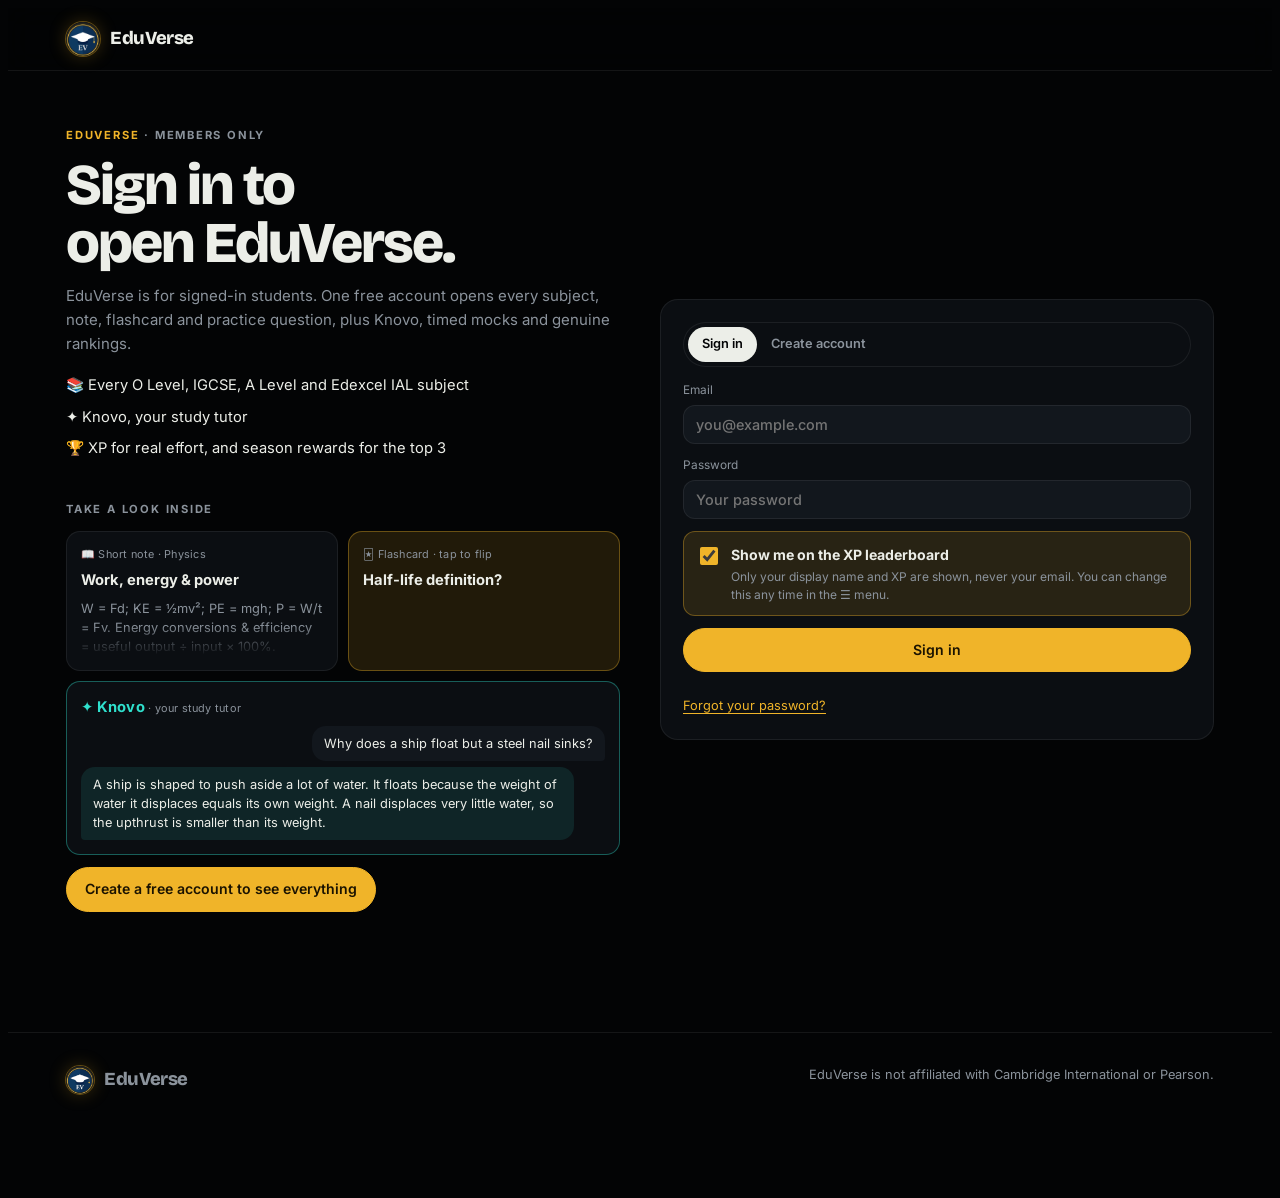
==== commit 9ff9cbae: "Videos tab for Pakistan Studies, teacher photo on locked lessons, small-phone fixes A subject gets a" ====
--- a/index.html
+++ b/index.html
@@ -593,7 +593,10 @@
 .sky{position:relative;height:400px;border-radius:var(--r);border:1px solid var(--rim);background:radial-gradient(circle at 50% 50%,#0c1726,#040608 75%);overflow:hidden;perspective:900px}
 .skyIn{position:absolute;inset:0;transform-style:preserve-3d;transition:transform .2s ease-out}
 .skyIn svg{position:absolute;inset:0;width:100%;height:100%}
-.star{position:absolute;left:var(--x);top:var(--y);transform:translate(-50%,-50%) translateZ(var(--d));border:0;background:transparent;padding:4px;display:flex;align-items:center;gap:8px;max-width:46%}
+.star{position:absolute;top:var(--y);border:0;background:transparent;padding:4px;display:flex;align-items:center;gap:8px;max-width:43%;text-decoration:none}
+.star.l{left:var(--x);transform:translate(-10px,-50%)}
+.star.r{right:calc(100% - var(--x));transform:translate(10px,-50%);flex-direction:row-reverse;text-align:right}
+.star:hover span,.star:focus-visible span{text-decoration:underline}
 .star i{display:block;width:12px;height:12px;border-radius:50%;flex:0 0 auto;background:transparent;border:1.5px solid rgba(240,180,41,.6)}
 .star.done i{background:#fff;border-color:#fff;box-shadow:0 0 16px #fff,0 0 34px var(--gold)}
 .star.seen i{background:var(--gold);border-color:var(--gold);box-shadow:0 0 14px var(--gold)}
@@ -656,6 +659,16 @@
 .pdf span{font-size:.76rem;color:var(--dim);display:block}
 .pdf span.pill{display:inline-flex;font-size:.64rem}
 .pdf .acts{display:flex;gap:6px;flex-wrap:wrap;justify-content:flex-end}
+.pdf.lock{background:linear-gradient(160deg,rgba(240,180,41,.06),transparent 60%),var(--deck);border-color:var(--goldline)}
+.pdf.lock .ico{font-size:1.05rem}
+.pdf .ico.ph{width:48px;height:48px;border-radius:50%;overflow:hidden;padding:0;background:#0a0a0c}
+.pdf .ico.ph img{width:100%;height:100%;object-fit:cover;display:block}
+.teach{display:flex;gap:16px;align-items:center;margin-top:18px;padding:16px;border-radius:var(--r);background:var(--deck);border:1px solid var(--rim)}
+.teach img{width:72px;height:72px;border-radius:50%;object-fit:cover;border:2px solid var(--gold);flex:0 0 auto;background:#0a0a0c}
+.teach small{display:block;font-size:.68rem;letter-spacing:.12em;text-transform:uppercase;color:var(--gold);font-weight:700}
+.teach b{display:block;font-size:1.1rem}.teach span{display:block;font-size:.8rem;color:var(--dim)}
+.premBox{padding:16px;border-radius:var(--r);border:1px solid var(--goldline);background:linear-gradient(180deg,rgba(240,180,41,.05),transparent)}
+.premSay{font-size:.8rem;color:var(--dim);margin:0;max-width:70ch}
 @media(max-width:600px){.pdf{grid-template-columns:auto minmax(0,1fr)}.pdf .acts{grid-column:1/-1;justify-content:flex-start}}
 
 /* topic engine */
@@ -899,7 +912,8 @@
 body.onSignin #signBtn,body.signedOut #signBtn{display:none} /* members-only site: a signed-out visitor is always on the sign-in form */
 .signGrid{grid-template-areas:"intro form" "peek form";align-items:start}
 .signIntro{grid-area:intro}.signForm{grid-area:form;align-self:center}.peek{grid-area:peek}
-.peek{display:grid;gap:12px;min-width:0}
+.peek{display:grid;grid-template-columns:minmax(0,1fr);gap:12px;min-width:0}
+.peek>.btn{white-space:normal;text-align:center;height:auto;min-height:44px;padding-block:10px}
 .peekGrid{display:grid;grid-template-columns:repeat(2,minmax(0,1fr));gap:10px}
 .peekCard{display:grid;gap:6px;align-content:start;text-align:left;padding:14px;border-radius:14px;border:1px solid var(--rim);background:var(--deck);color:var(--ivory);font:inherit;min-width:0}
 .peekCard small{font-size:.68rem;color:var(--dim);letter-spacing:.02em}
